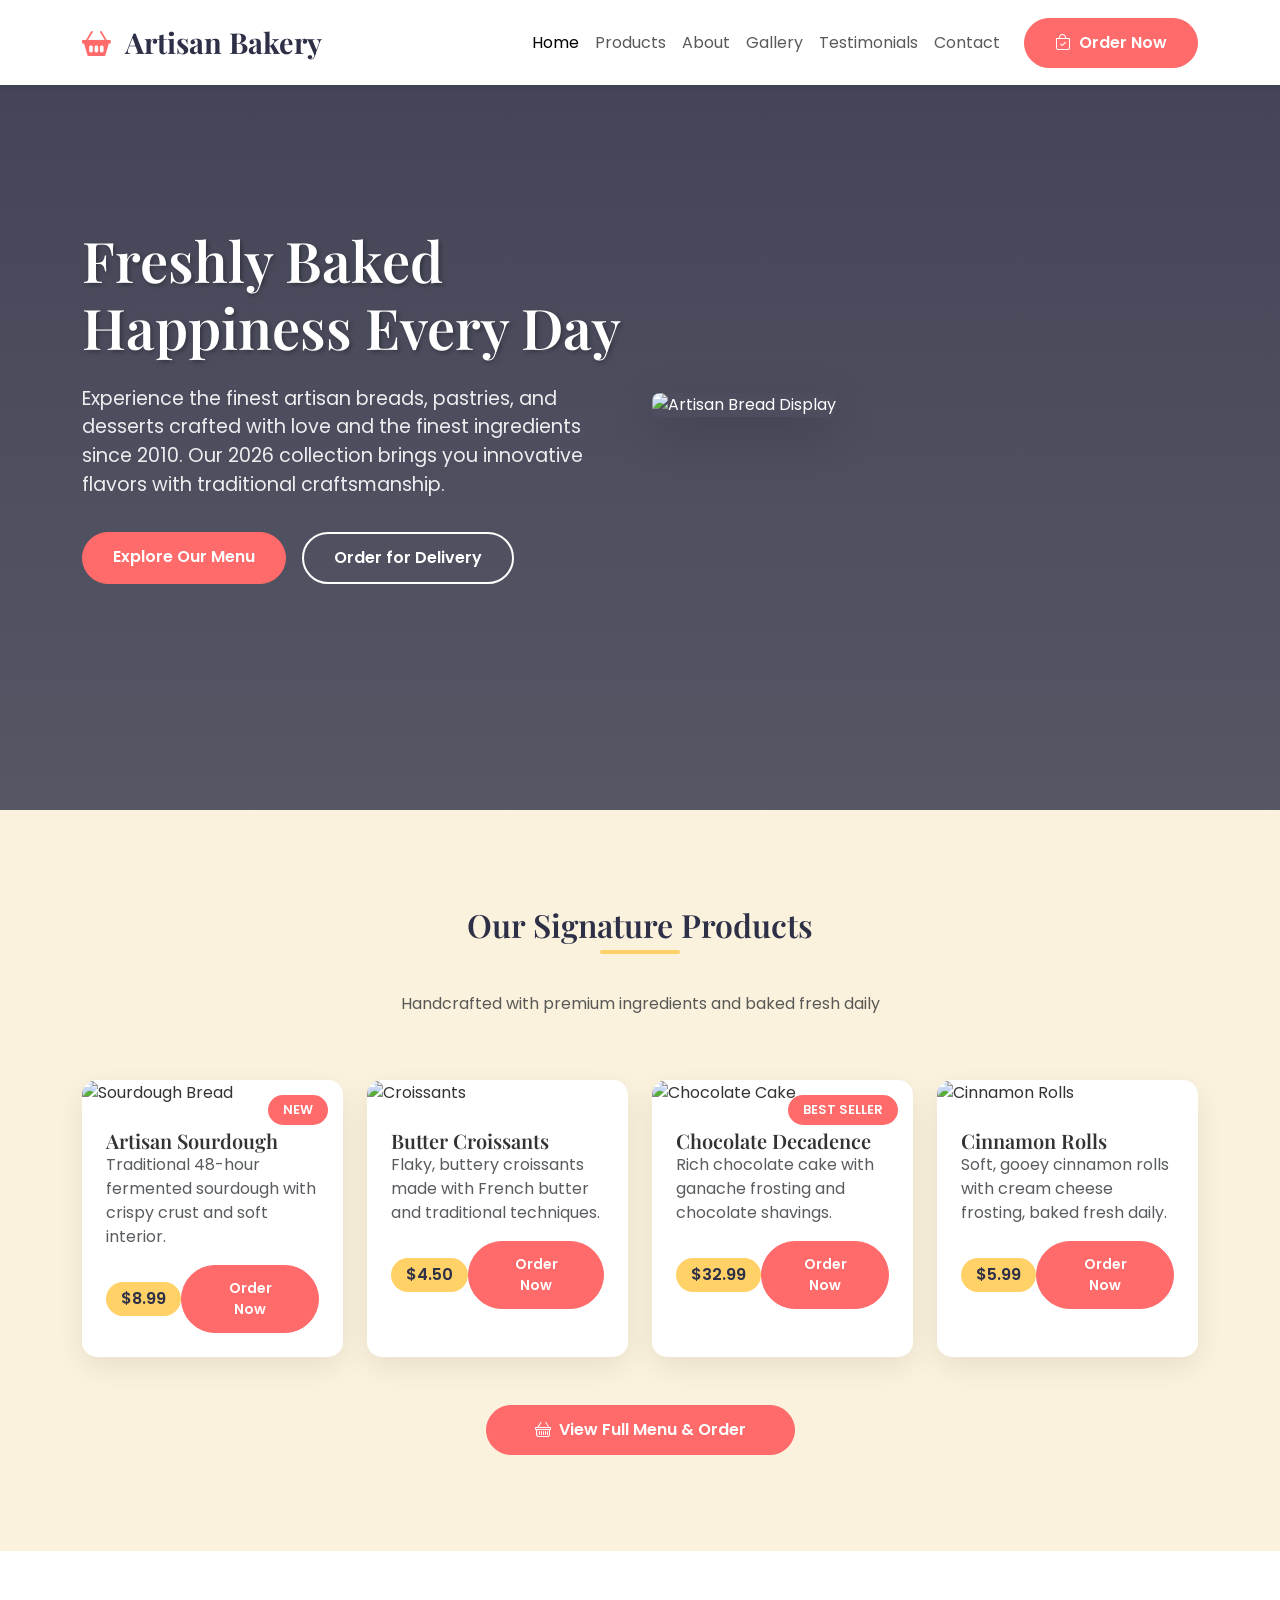
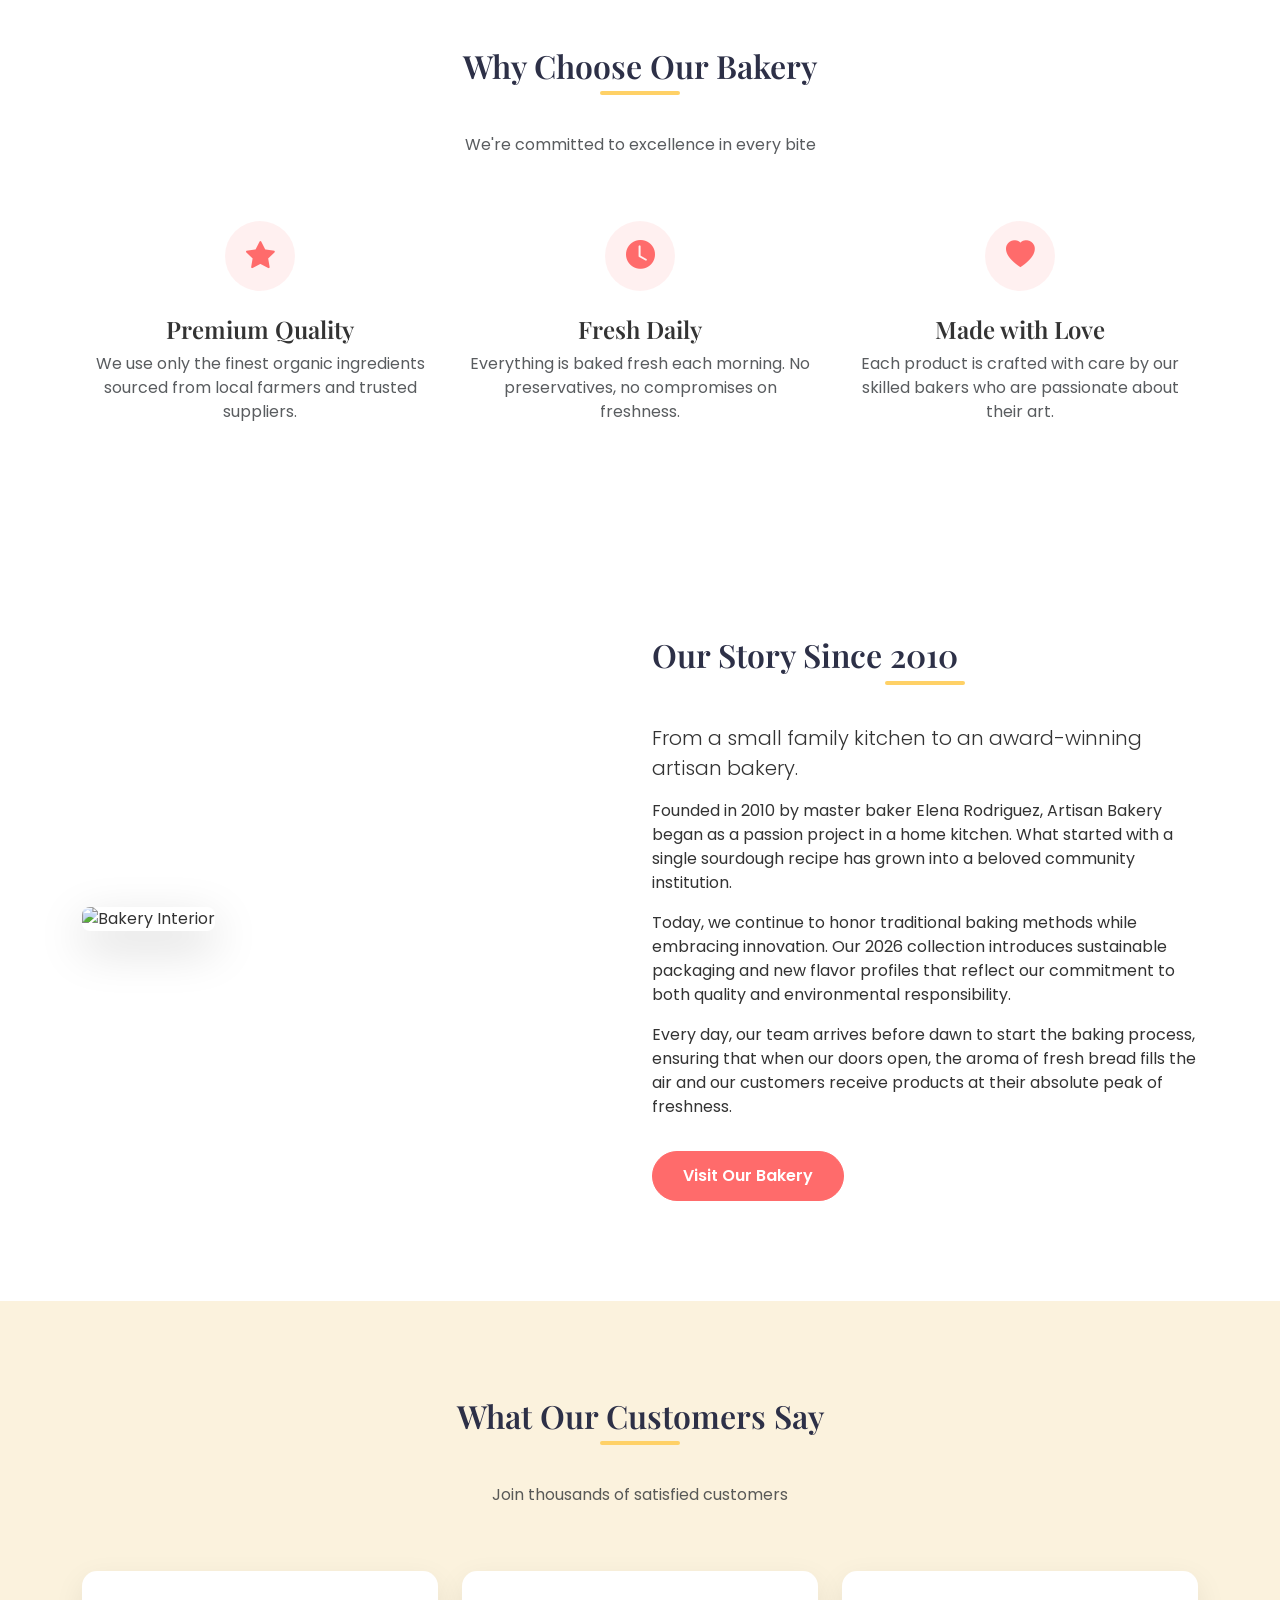
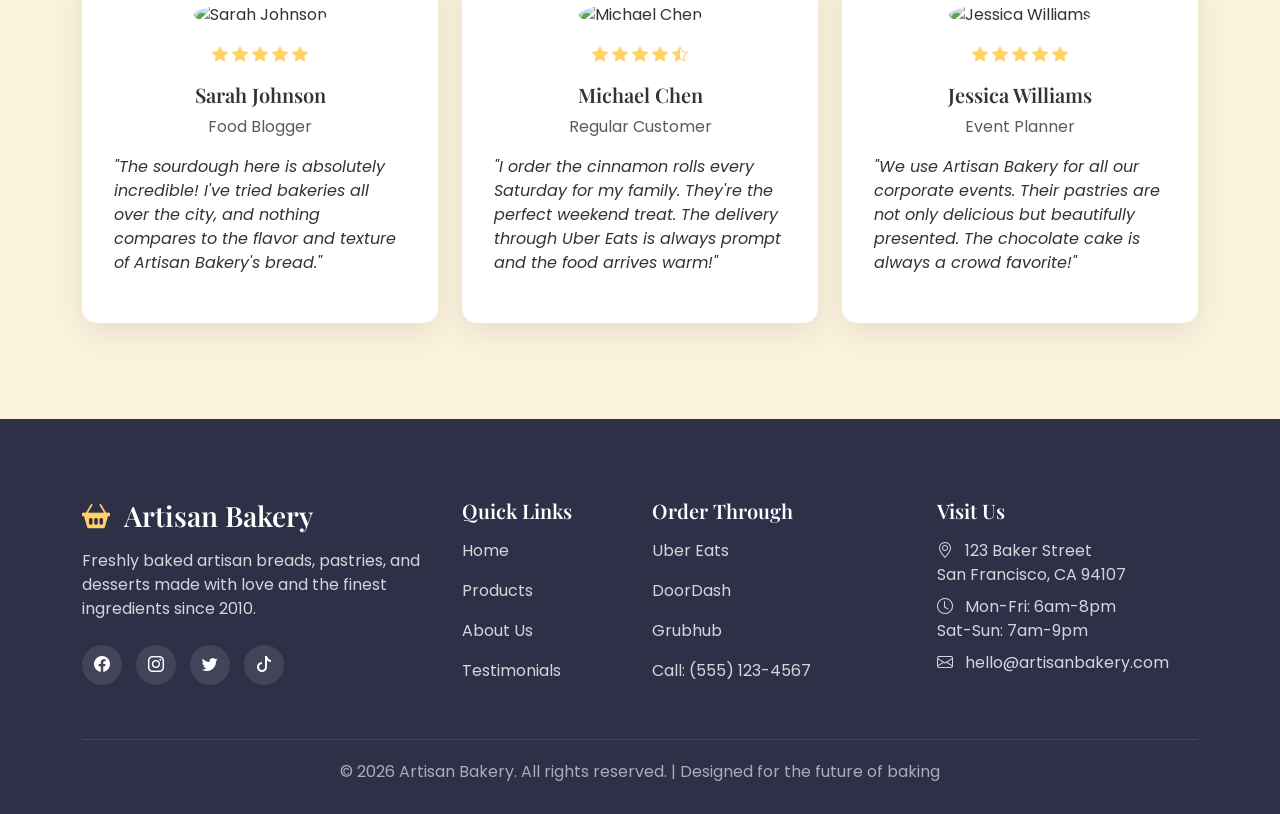
==== index.html @ 98d6261c "New commint" ====
<!DOCTYPE html>
<html lang="en">
<head>
    <meta charset="UTF-8">
    <meta name="viewport" content="width=device-width, initial-scale=1.0">
    <title>Artisan Bakery | Fresh Baked Goods 2026</title>
    <!-- Bootstrap 5.3 CSS -->
    <link href="https://cdn.jsdelivr.net/npm/bootstrap@5.3.0/dist/css/bootstrap.min.css" rel="stylesheet">
    <!-- Bootstrap Icons -->
    <link rel="stylesheet" href="https://cdn.jsdelivr.net/npm/bootstrap-icons@1.10.0/font/bootstrap-icons.css">
    <!-- Google Fonts -->
    <link rel="preconnect" href="https://fonts.googleapis.com">
    <link rel="preconnect" href="https://fonts.gstatic.com" crossorigin>
    <link href="https://fonts.googleapis.com/css2?family=Poppins:wght@300;400;500;600;700&family=Playfair+Display:wght@400;500;600;700&display=swap" rel="stylesheet">
    <link href="index.css" rel="stylesheet" />
</head>
<body>
    <!-- Navigation -->
    <nav class="navbar navbar-expand-lg navbar-light bg-white fixed-top shadow-sm py-3">
        <div class="container">
            <a class="navbar-brand" href="#">
                <i class="bi bi-basket2-fill me-2" style="color: var(--primary);"></i>
                Artisan Bakery
            </a>
            <button class="navbar-toggler" type="button" data-bs-toggle="collapse" data-bs-target="#navbarNav">
                <span class="navbar-toggler-icon"></span>
            </button>
            <div class="collapse navbar-collapse" id="navbarNav">
                <ul class="navbar-nav ms-auto">
                    <li class="nav-item">
                        <a class="nav-link active" href="index.html">Home</a>
                    </li>
                    <li class="nav-item">
                        <a class="nav-link" href="products.html">Products</a>
                    </li>
                    <li class="nav-item">
                        <a class="nav-link" href="about.html">About</a>
                    </li>
                    <li class="nav-item">
                        <a class="nav-link" href="gallery.html">Gallery</a>
                    </li>
                    <li class="nav-item">
                        <a class="nav-link" href="#testimonials">Testimonials</a>
                    </li>
                    <li class="nav-item">
                        <a class="nav-link" href="#contact">Contact</a>
                    </li>
                </ul>
                <a href="https://www.ubereats.com" target="_blank" class="btn btn-primary-custom ms-lg-3 mt-3 mt-lg-0">
                    <i class="bi bi-bag-check me-2"></i>Order Now
                </a>
            </div>
        </div>
    </nav>

    <!-- Hero Section -->
    <section id="home" class="hero-section">
        <div class="container">
            <div class="row align-items-center">
                <div class="col-lg-6">
                    <h1 class="hero-title">Freshly Baked Happiness Every Day</h1>
                    <p class="hero-subtitle">Experience the finest artisan breads, pastries, and desserts crafted with love and the finest ingredients since 2010. Our 2026 collection brings you innovative flavors with traditional craftsmanship.</p>
                    <div class="d-flex flex-wrap gap-3">
                        <a href="products.html" class="btn btn-primary-custom">Explore Our Menu</a>
                        <a href="https://www.doordash.com" target="_blank" class="btn btn-secondary-custom">Order for Delivery</a>
                    </div>
                </div>
                <div class="col-lg-6 mt-5 mt-lg-0">
                    <div class="position-relative floating-animation">
                        <img src="https://images.unsplash.com/photo-1558961363-fa8fdf82db35?ixlib=rb-4.0.3&auto=format&fit=crop&w=800&q=80" 
                             alt="Artisan Bread Display" class="img-fluid rounded-3 shadow-lg">
                    </div>
                </div>
            </div>
        </div>
    </section>

    <!-- Products Section -->
    <section id="products" class="py-5" style="background-color: var(--light);">
        <div class="container py-5">
            <div class="row">
                <div class="col-12 text-center mb-5">
                    <h2 class="section-title">Our Signature Products</h2>
                    <p class="text-muted">Handcrafted with premium ingredients and baked fresh daily</p>
                </div>
            </div>
            
            <div class="row g-4">
                <!-- Product 1 -->
                <div class="col-md-6 col-lg-3">
                    <div class="product-card">
                        <div class="position-relative">
                            <img src="https://images.unsplash.com/photo-1549931319-a545dcf3bc73?ixlib=rb-4.0.3&auto=format&fit=crop&w=800&q=80" 
                                 alt="Sourdough Bread" class="product-img">
                            <span class="badge-new">NEW</span>
                        </div>
                        <div class="card-body">
                            <h5 class="card-title">Artisan Sourdough</h5>
                            <p class="card-text text-muted">Traditional 48-hour fermented sourdough with crispy crust and soft interior.</p>
                            <div class="d-flex justify-content-between align-items-center mt-3">
                                <span class="price-tag">$8.99</span>
                                <a href="https://www.grubhub.com" target="_blank" rel="noopener noreferrer" class="btn btn-primary-custom btn-sm">Order Now</a>
                            </div>
                        </div>
                    </div>
                </div>
                
                <!-- Product 2 -->
                <div class="col-md-6 col-lg-3">
                    <div class="product-card">
                        <div class="position-relative">
                            <img src="https://images.unsplash.com/photo-1563729784474-d77dbb933a9e?ixlib=rb-4.0.3&auto=format&fit=crop&w=800&q=80" 
                                 alt="Croissants" class="product-img">
                        </div>
                        <div class="card-body">
                            <h5 class="card-title">Butter Croissants</h5>
                            <p class="card-text text-muted">Flaky, buttery croissants made with French butter and traditional techniques.</p>
                            <div class="d-flex justify-content-between align-items-center mt-3">
                                <span class="price-tag">$4.50</span>
                                <a href="https://www.grubhub.com" target="_blank" rel="noopener noreferrer" class="btn btn-primary-custom btn-sm">Order Now</a>
                            </div>
                        </div>
                    </div>
                </div>
                
                <!-- Product 3 -->
                <div class="col-md-6 col-lg-3">
                    <div class="product-card">
                        <div class="position-relative">
                            <img src="https://images.unsplash.com/photo-1578985545062-69928b1d9587?ixlib=rb-4.0.3&auto=format&fit=crop&w=800&q=80" 
                                 alt="Chocolate Cake" class="product-img">
                            <span class="badge-new">BEST SELLER</span>
                        </div>
                        <div class="card-body">
                            <h5 class="card-title">Chocolate Decadence</h5>
                            <p class="card-text text-muted">Rich chocolate cake with ganache frosting and chocolate shavings.</p>
                            <div class="d-flex justify-content-between align-items-center mt-3">
                                <span class="price-tag">$32.99</span>
                                <a href="https://www.grubhub.com" target="_blank" rel="noopener noreferrer" class="btn btn-primary-custom btn-sm">Order Now</a>
                            </div>
                        </div>
                    </div>
                </div>
                
                <!-- Product 4 -->
                <div class="col-md-6 col-lg-3">
                    <div class="product-card">
                        <div class="position-relative">
                            <img src="https://images.unsplash.com/photo-1509365465985-25d11c17e812?w=800&q=80" 
                                 alt="Cinnamon Rolls" class="product-img">
                        </div>
                        <div class="card-body">
                            <h5 class="card-title">Cinnamon Rolls</h5>
                            <p class="card-text text-muted">Soft, gooey cinnamon rolls with cream cheese frosting, baked fresh daily.</p>
                            <div class="d-flex justify-content-between align-items-center mt-3">
                                <span class="price-tag">$5.99</span>
                                <a href="https://www.grubhub.com" target="_blank" rel="noopener noreferrer" class="btn btn-primary-custom btn-sm">Order Now</a>
                            </div>
                        </div>
                    </div>
                </div>
            </div>
            
            <div class="text-center mt-5">
                <a href="https://www.ubereats.com" target="_blank" class="btn btn-primary-custom px-5">
                    <i class="bi bi-basket me-2"></i>View Full Menu & Order
                </a>
            </div>
        </div>
    </section>

    <!-- Features Section -->
    <section class="py-5" style="background-color: white;">
        <div class="container py-5">
            <div class="row">
                <div class="col-12 text-center mb-5">
                    <h2 class="section-title">Why Choose Our Bakery</h2>
                    <p class="text-muted">We're committed to excellence in every bite</p>
                </div>
            </div>
            
            <div class="row g-4">
                <div class="col-md-4 text-center">
                    <div class="feature-icon">
                        <i class="bi bi-star-fill"></i>
                    </div>
                    <h4>Premium Quality</h4>
                    <p class="text-muted">We use only the finest organic ingredients sourced from local farmers and trusted suppliers.</p>
                </div>
                
                <div class="col-md-4 text-center">
                    <div class="feature-icon">
                        <i class="bi bi-clock-fill"></i>
                    </div>
                    <h4>Fresh Daily</h4>
                    <p class="text-muted">Everything is baked fresh each morning. No preservatives, no compromises on freshness.</p>
                </div>
                
                <div class="col-md-4 text-center">
                    <div class="feature-icon">
                        <i class="bi bi-heart-fill"></i>
                    </div>
                    <h4>Made with Love</h4>
                    <p class="text-muted">Each product is crafted with care by our skilled bakers who are passionate about their art.</p>
                </div>
            </div>
        </div>
    </section>

    <!-- About Section -->
    <section id="about" class="about-section">
        <div class="container">
            <div class="row align-items-center">
                <div class="col-lg-6">
                    <img src="https://images.unsplash.com/photo-1556909114-f6e7ad7d3136?ixlib=rb-4.0.3&auto=format&fit=crop&w=800&q=80" 
                         alt="Bakery Interior" class="img-fluid rounded-3 shadow-lg">
                </div>
                <div class="col-lg-6 mt-5 mt-lg-0">
                    <h2 class="section-title text-start">Our Story Since 2010</h2>
                    <p class="lead">From a small family kitchen to an award-winning artisan bakery.</p>
                    <p>Founded in 2010 by master baker Elena Rodriguez, Artisan Bakery began as a passion project in a home kitchen. What started with a single sourdough recipe has grown into a beloved community institution.</p>
                    <p>Today, we continue to honor traditional baking methods while embracing innovation. Our 2026 collection introduces sustainable packaging and new flavor profiles that reflect our commitment to both quality and environmental responsibility.</p>
                    <p>Every day, our team arrives before dawn to start the baking process, ensuring that when our doors open, the aroma of fresh bread fills the air and our customers receive products at their absolute peak of freshness.</p>
                    <a href="#contact" class="btn btn-primary-custom mt-3">Visit Our Bakery</a>
                </div>
            </div>
        </div>
    </section>

    <!-- Testimonials Section -->
    <section id="testimonials" class="py-5" style="background-color: var(--light);">
        <div class="container py-5">
            <div class="row">
                <div class="col-12 text-center mb-5">
                    <h2 class="section-title">What Our Customers Say</h2>
                    <p class="text-muted">Join thousands of satisfied customers</p>
                </div>
            </div>
            
            <div class="row g-4">
                <div class="col-md-4">
                    <div class="testimonial-card">
                        <div class="text-center">
                            <img src="https://images.unsplash.com/photo-1494790108755-2616b612b786?ixlib=rb-4.0.3&auto=format&fit=crop&w=200&q=80" 
                                 alt="Sarah Johnson" class="testimonial-img">
                            <div class="rating">
                                <i class="bi bi-star-fill"></i>
                                <i class="bi bi-star-fill"></i>
                                <i class="bi bi-star-fill"></i>
                                <i class="bi bi-star-fill"></i>
                                <i class="bi bi-star-fill"></i>
                            </div>
                            <h5>Sarah Johnson</h5>
                            <p class="text-muted mb-3">Food Blogger</p>
                        </div>
                        <p class="fst-italic">"The sourdough here is absolutely incredible! I've tried bakeries all over the city, and nothing compares to the flavor and texture of Artisan Bakery's bread."</p>
                    </div>
                </div>
                
                <div class="col-md-4">
                    <div class="testimonial-card">
                        <div class="text-center">
                            <img src="https://images.unsplash.com/photo-1507003211169-0a1dd7228f2d?ixlib=rb-4.0.3&auto=format&fit=crop&w=200&q=80" 
                                 alt="Michael Chen" class="testimonial-img">
                            <div class="rating">
                                <i class="bi bi-star-fill"></i>
                                <i class="bi bi-star-fill"></i>
                                <i class="bi bi-star-fill"></i>
                                <i class="bi bi-star-fill"></i>
                                <i class="bi bi-star-half"></i>
                            </div>
                            <h5>Michael Chen</h5>
                            <p class="text-muted mb-3">Regular Customer</p>
                        </div>
                        <p class="fst-italic">"I order the cinnamon rolls every Saturday for my family. They're the perfect weekend treat. The delivery through Uber Eats is always prompt and the food arrives warm!"</p>
                    </div>
                </div>
                
                <div class="col-md-4">
                    <div class="testimonial-card">
                        <div class="text-center">
                            <img src="https://images.unsplash.com/photo-1438761681033-6461ffad8d80?ixlib=rb-4.0.3&auto=format&fit=crop&w=200&q=80" 
                                 alt="Jessica Williams" class="testimonial-img">
                            <div class="rating">
                                <i class="bi bi-star-fill"></i>
                                <i class="bi bi-star-fill"></i>
                                <i class="bi bi-star-fill"></i>
                                <i class="bi bi-star-fill"></i>
                                <i class="bi bi-star-fill"></i>
                            </div>
                            <h5>Jessica Williams</h5>
                            <p class="text-muted mb-3">Event Planner</p>
                        </div>
                        <p class="fst-italic">"We use Artisan Bakery for all our corporate events. Their pastries are not only delicious but beautifully presented. The chocolate cake is always a crowd favorite!"</p>
                    </div>
                </div>
            </div>
        </div>
    </section>

    <!-- Footer -->
    <footer id="contact" class="footer">
        <div class="container">
            <div class="row">
                <div class="col-lg-4 mb-4 mb-lg-0">
                    <h3 class="mb-3">
                        <i class="bi bi-basket2-fill me-2" style="color: var(--accent);"></i>
                        Artisan Bakery
                    </h3>
                    <p class="mb-4" style="color: rgba(255,255,255,0.8);">
                        Freshly baked artisan breads, pastries, and desserts made with love and the finest ingredients since 2010.
                    </p>
                    <div class="social-icons">
                        <a href="#"><i class="bi bi-facebook"></i></a>
                        <a href="#"><i class="bi bi-instagram"></i></a>
                        <a href="#"><i class="bi bi-twitter"></i></a>
                        <a href="#"><i class="bi bi-tiktok"></i></a>
                    </div>
                </div>
                
                <div class="col-lg-2 col-md-6 mb-4 mb-lg-0">
                    <h5 class="mb-3">Quick Links</h5>
                    <div class="footer-links">
                        <p><a href="#home">Home</a></p>
                        <p><a href="#products">Products</a></p>
                        <p><a href="#about">About Us</a></p>
                        <p><a href="#testimonials">Testimonials</a></p>
                    </div>
                </div>
                
                <div class="col-lg-3 col-md-6 mb-4 mb-lg-0">
                    <h5 class="mb-3">Order Through</h5>
                    <div class="footer-links">
                        <p><a href="https://www.ubereats.com" target="_blank">Uber Eats</a></p>
                        <p><a href="https://www.doordash.com" target="_blank">DoorDash</a></p>
                        <p><a href="https://www.grubhub.com" target="_blank">Grubhub</a></p>
                        <p><a href="tel:+15551234567">Call: (555) 123-4567</a></p>
                    </div>
                </div>
                
                <div class="col-lg-3">
                    <h5 class="mb-3">Visit Us</h5>
                    <div style="color: rgba(255,255,255,0.8);">
                        <p class="mb-2">
                            <i class="bi bi-geo-alt me-2"></i>
                            123 Baker Street<br>
                            San Francisco, CA 94107
                        </p>
                        <p class="mb-2">
                            <i class="bi bi-clock me-2"></i>
                            Mon-Fri: 6am-8pm<br>
                            Sat-Sun: 7am-9pm
                        </p>
                        <p class="mb-0">
                            <i class="bi bi-envelope me-2"></i>
                            hello@artisanbakery.com
                        </p>
                    </div>
                </div>
            </div>
            
            <div class="row">
                <div class="col-12">
                    <div class="copyright">
                        <p class="mb-0">&copy; 2026 Artisan Bakery. All rights reserved. | Designed for the future of baking</p>
                    </div>
                </div>
            </div>
        </div>
    </footer>

    <!-- Bootstrap JS Bundle with Popper -->
    <script src="https://cdn.jsdelivr.net/npm/bootstrap@5.3.0/dist/js/bootstrap.bundle.min.js"></script>
    <script src="index.js"></script>
</body>
</html>
---- index.css ----
:root {
  --primary: #ff6b6b;
  --secondary: #4ecdc4;
  --accent: #ffd166;
  --dark: #2d3047;
  --light: #fbf2dd;
  --text: #333333;
}

body {
  font-family: "Poppins", sans-serif;
  color: var(--text);
  background-color: var(--light);
  overflow-x: hidden;
}

h1,
h2,
h3,
h4,
h5,
h6 {
  font-family: "Playfair Display", serif;
  font-weight: 600;
}

.navbar-brand {
  font-family: "Playfair Display", serif;
  font-size: 1.8rem;
  font-weight: 700;
  color: var(--dark) !important;
}

.hero-section {
  background:
    linear-gradient(rgba(45, 48, 71, 0.9), rgba(45, 48, 71, 0.8)),
    url("https://images.unsplash.com/photo-1509440159596-0249088772ff?ixlib=rb-4.0.3&auto=format&fit=crop&w=1920&q=80");
  background-size: cover;
  background-position: center;
  color: white;
  padding: 120px 0;
  min-height: 90vh;
  display: flex;
  align-items: center;
}

.hero-title {
  font-size: 3.5rem;
  margin-bottom: 1.5rem;
  text-shadow: 2px 2px 4px rgba(0, 0, 0, 0.3);
}

.hero-subtitle {
  font-size: 1.2rem;
  margin-bottom: 2rem;
  opacity: 0.9;
}

.btn-primary-custom {
  background-color: var(--primary);
  border-color: var(--primary);
  color: white;
  padding: 12px 30px;
  font-weight: 600;
  border-radius: 50px;
  transition: all 0.3s ease;
}

.btn-primary-custom:hover {
  background-color: #ff5252;
  border-color: #ff5252;
  transform: translateY(-2px);
  box-shadow: 0 10px 20px rgba(255, 107, 107, 0.3);
}

.btn-secondary-custom {
  background-color: transparent;
  border: 2px solid white;
  color: white;
  padding: 12px 30px;
  font-weight: 600;
  border-radius: 50px;
  transition: all 0.3s ease;
}

.btn-secondary-custom:hover {
  background-color: white;
  color: var(--dark);
  transform: translateY(-2px);
}

.section-title {
  position: relative;
  margin-bottom: 3rem;
  color: var(--dark);
}

.section-title::after {
  content: "";
  position: absolute;
  bottom: -10px;
  left: 50%;
  transform: translateX(-50%);
  width: 80px;
  height: 4px;
  background-color: var(--accent);
  border-radius: 2px;
}

.product-card {
  background: white;
  border-radius: 15px;
  overflow: hidden;
  box-shadow: 0 10px 30px rgba(0, 0, 0, 0.08);
  transition: all 0.3s ease;
  height: 100%;
}

.product-card:hover {
  transform: translateY(-10px);
  box-shadow: 0 20px 40px rgba(0, 0, 0, 0.15);
}

.product-img {
  height: 220px;
  object-fit: cover;
  width: 100%;
}

.product-card .card-body {
  padding: 1.5rem;
}

.price-tag {
  background-color: var(--accent);
  color: var(--dark);
  padding: 5px 15px;
  border-radius: 20px;
  font-weight: 600;
  display: inline-block;
}

.feature-icon {
  width: 70px;
  height: 70px;
  background-color: rgba(255, 107, 107, 0.1);
  border-radius: 50%;
  display: flex;
  align-items: center;
  justify-content: center;
  margin: 0 auto 1.5rem;
  color: var(--primary);
  font-size: 1.8rem;
}

.about-section {
  background-color: white;
  padding: 100px 0;
}

.testimonial-card {
  background: white;
  border-radius: 15px;
  padding: 2rem;
  box-shadow: 0 10px 30px rgba(0, 0, 0, 0.08);
  height: 100%;
}

.testimonial-img {
  width: 70px;
  height: 70px;
  border-radius: 50%;
  object-fit: cover;
  margin-bottom: 1rem;
}

.rating {
  color: var(--accent);
  margin-bottom: 1rem;
}

.footer {
  background-color: var(--dark);
  color: white;
  padding: 80px 0 30px;
}

.footer-links a {
  color: rgba(255, 255, 255, 0.8);
  text-decoration: none;
  transition: color 0.3s ease;
}

.footer-links a:hover {
  color: var(--accent);
}

.social-icons a {
  display: inline-flex;
  align-items: center;
  justify-content: center;
  width: 40px;
  height: 40px;
  background-color: rgba(255, 255, 255, 0.1);
  border-radius: 50%;
  color: white;
  margin-right: 10px;
  transition: all 0.3s ease;
}

.social-icons a:hover {
  background-color: var(--primary);
  transform: translateY(-3px);
}

.copyright {
  border-top: 1px solid rgba(255, 255, 255, 0.1);
  padding-top: 20px;
  margin-top: 40px;
  text-align: center;
  color: rgba(255, 255, 255, 0.6);
}

.floating-animation {
  animation: float 3s ease-in-out infinite;
}

@keyframes float {
  0% {
    transform: translateY(0px);
  }
  50% {
    transform: translateY(-10px);
  }
  100% {
    transform: translateY(0px);
  }
}

.badge-new {
  position: absolute;
  top: 15px;
  right: 15px;
  background-color: var(--primary);
  color: white;
  padding: 5px 15px;
  border-radius: 20px;
  font-size: 0.8rem;
  font-weight: 600;
}

@media (max-width: 768px) {
  .hero-title {
    font-size: 2.5rem;
  }

  .hero-section {
    padding: 80px 0;
    min-height: 80vh;
  }
}
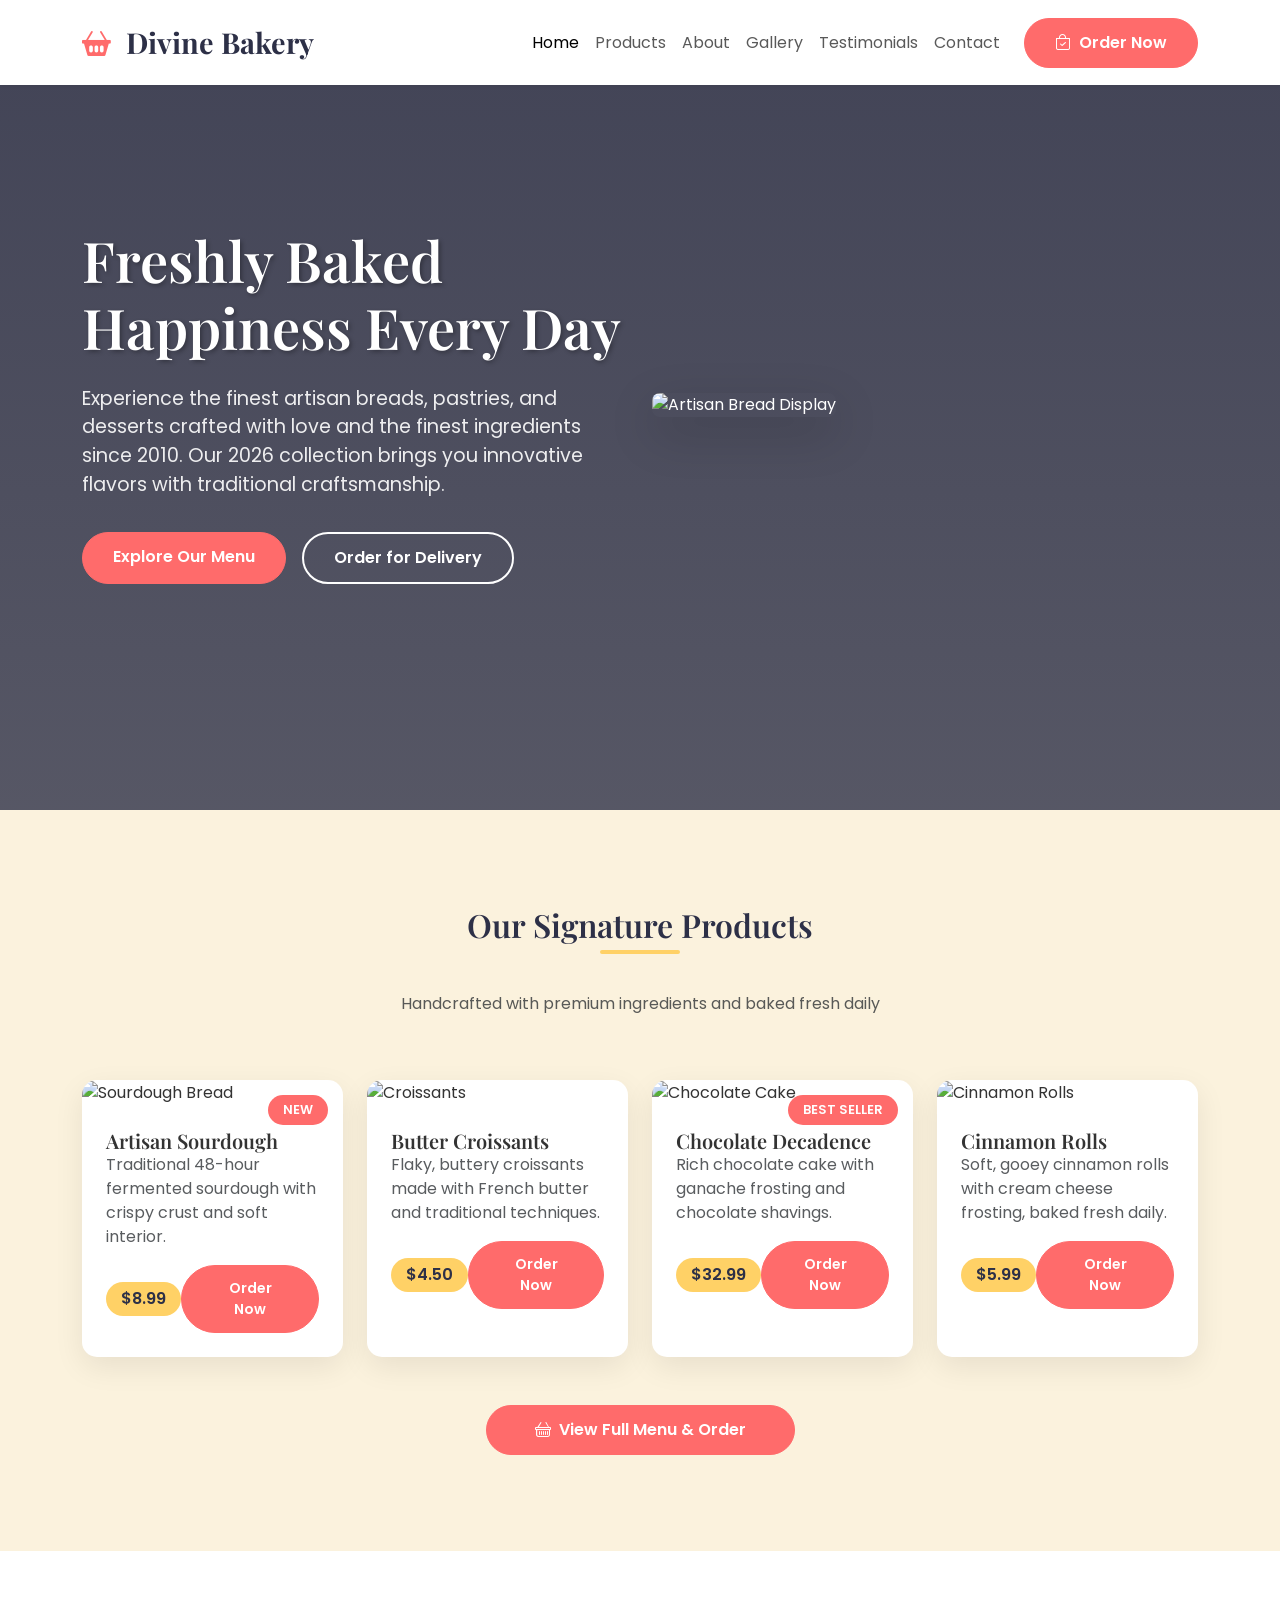
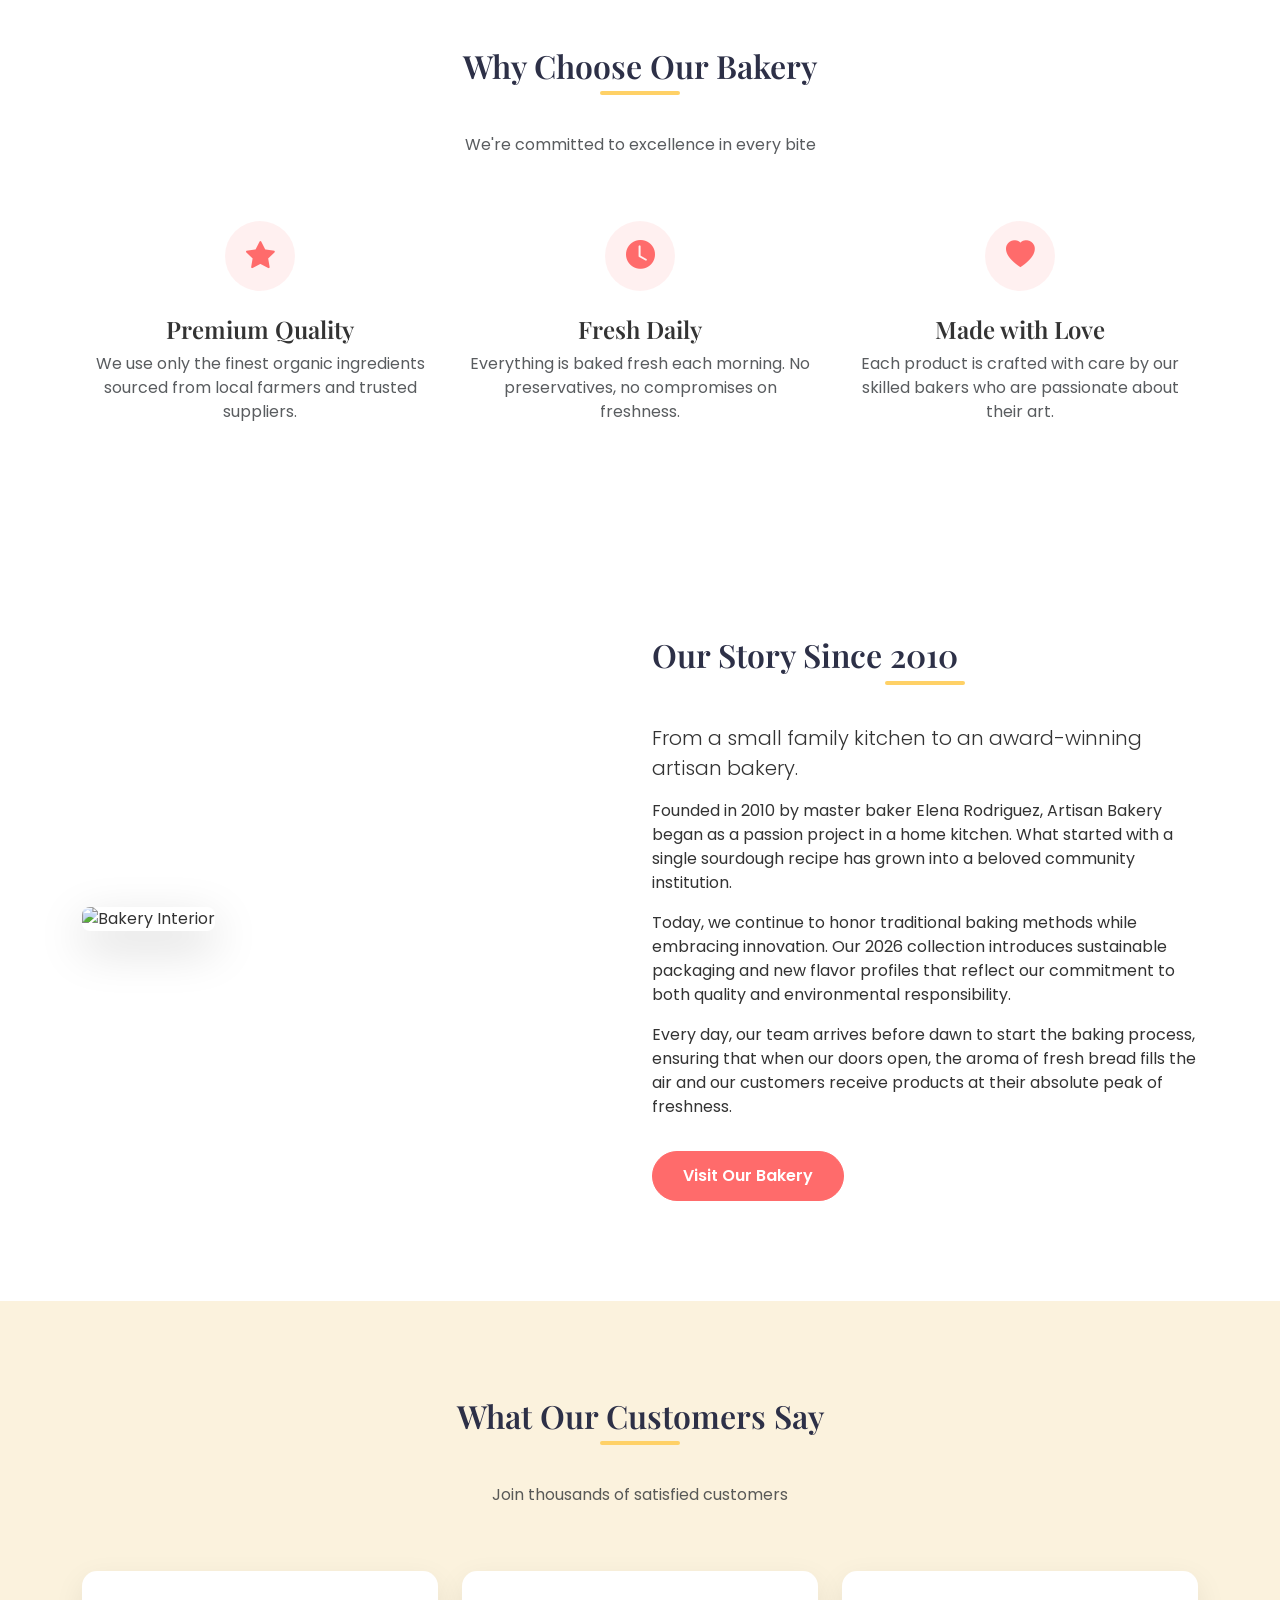
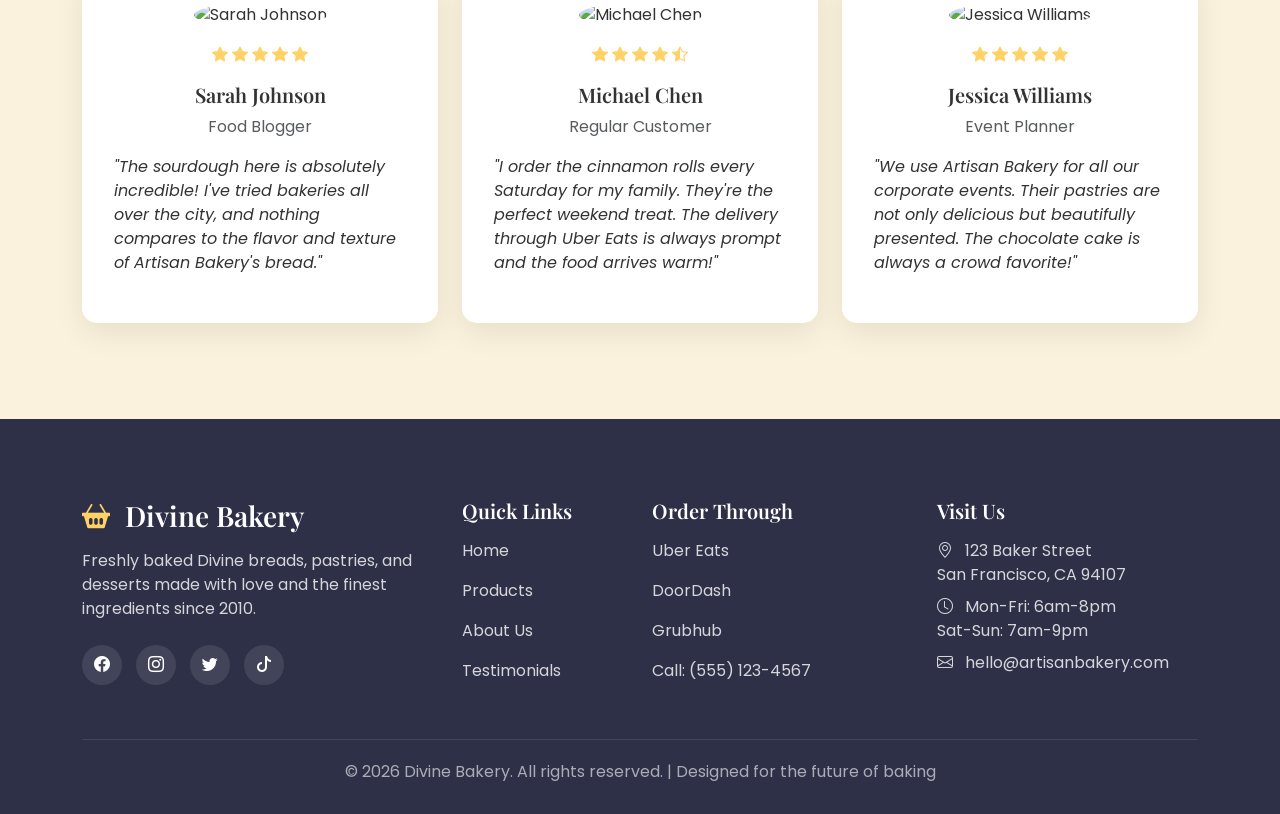
==== commit af48be97: "new commit 2" ====
--- a/index.html
+++ b/index.html
@@ -3,7 +3,7 @@
 <head>
     <meta charset="UTF-8">
     <meta name="viewport" content="width=device-width, initial-scale=1.0">
-    <title>Artisan Bakery | Fresh Baked Goods 2026</title>
+    <title>Divine Bakery | Fresh Baked Goods 2026</title>
     <!-- Bootstrap 5.3 CSS -->
     <link href="https://cdn.jsdelivr.net/npm/bootstrap@5.3.0/dist/css/bootstrap.min.css" rel="stylesheet">
     <!-- Bootstrap Icons -->
@@ -20,7 +20,7 @@
         <div class="container">
             <a class="navbar-brand" href="#">
                 <i class="bi bi-basket2-fill me-2" style="color: var(--primary);"></i>
-                Artisan Bakery
+                Divine Bakery
             </a>
             <button class="navbar-toggler" type="button" data-bs-toggle="collapse" data-bs-target="#navbarNav">
                 <span class="navbar-toggler-icon"></span>
@@ -305,10 +305,10 @@
                 <div class="col-lg-4 mb-4 mb-lg-0">
                     <h3 class="mb-3">
                         <i class="bi bi-basket2-fill me-2" style="color: var(--accent);"></i>
-                        Artisan Bakery
+                        Divine Bakery
                     </h3>
                     <p class="mb-4" style="color: rgba(255,255,255,0.8);">
-                        Freshly baked artisan breads, pastries, and desserts made with love and the finest ingredients since 2010.
+                        Freshly baked Divine breads, pastries, and desserts made with love and the finest ingredients since 2010.
                     </p>
                     <div class="social-icons">
                         <a href="#"><i class="bi bi-facebook"></i></a>
@@ -321,9 +321,9 @@
                 <div class="col-lg-2 col-md-6 mb-4 mb-lg-0">
                     <h5 class="mb-3">Quick Links</h5>
                     <div class="footer-links">
-                        <p><a href="#home">Home</a></p>
-                        <p><a href="#products">Products</a></p>
-                        <p><a href="#about">About Us</a></p>
+                        <p><a href="index.html">Home</a></p>
+                        <p><a href="products.html">Products</a></p>
+                        <p><a href="about.html">About Us</a></p>
                         <p><a href="#testimonials">Testimonials</a></p>
                     </div>
                 </div>
@@ -362,7 +362,7 @@
             <div class="row">
                 <div class="col-12">
                     <div class="copyright">
-                        <p class="mb-0">&copy; 2026 Artisan Bakery. All rights reserved. | Designed for the future of baking</p>
+                        <p class="mb-0">&copy; 2026 Divine Bakery. All rights reserved. | Designed for the future of baking</p>
                     </div>
                 </div>
             </div>
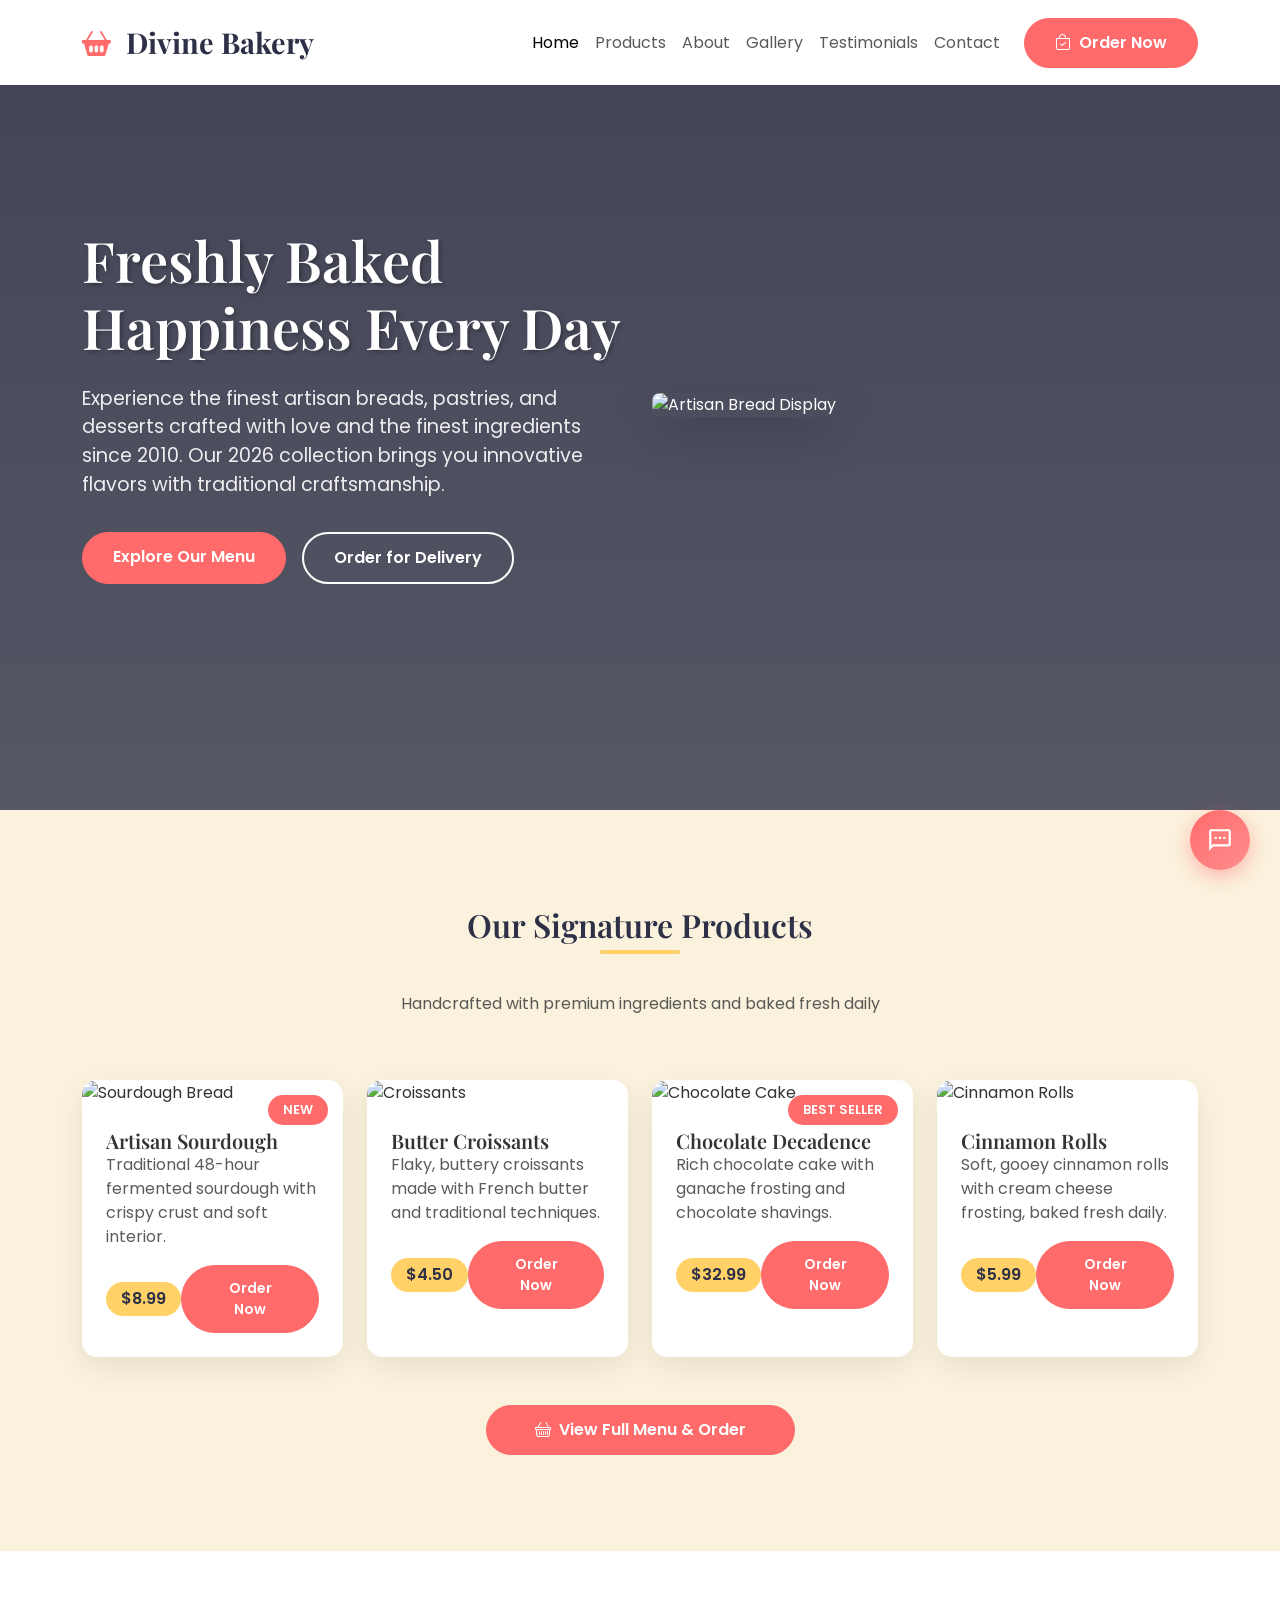
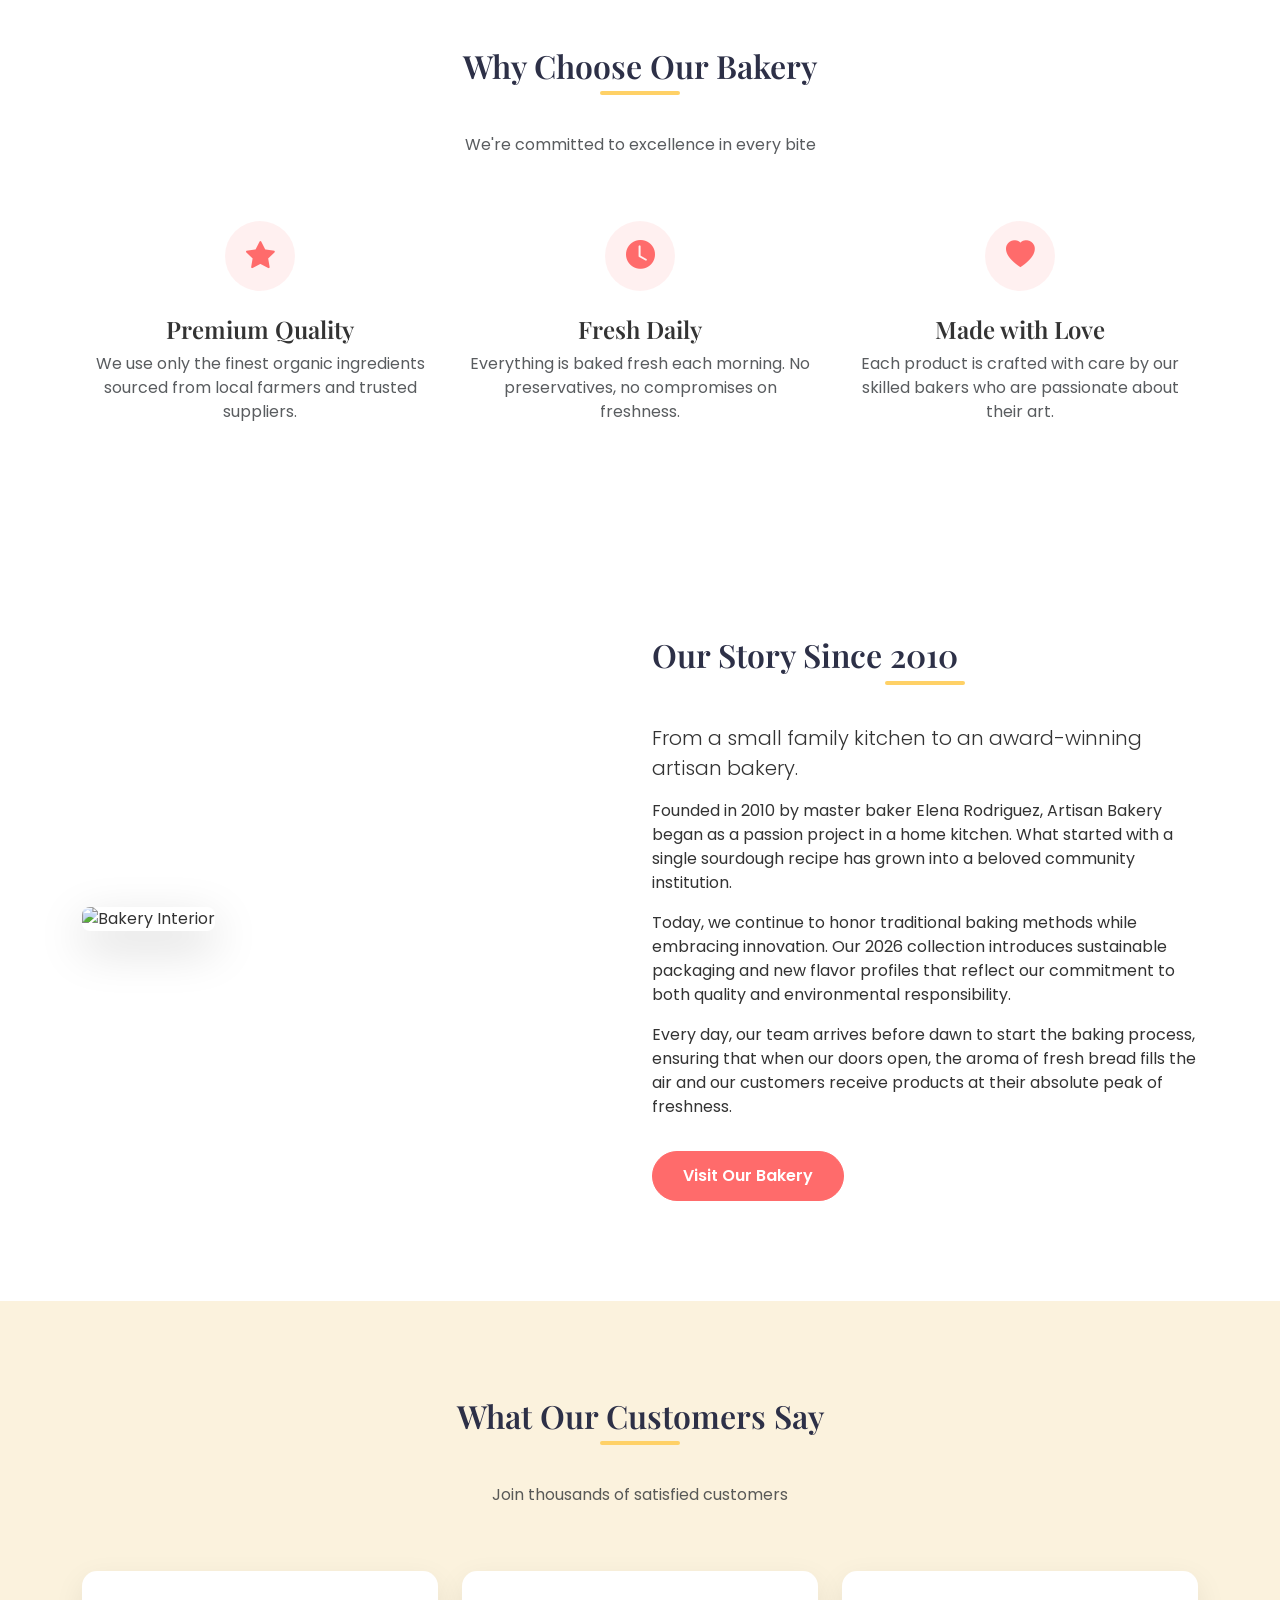
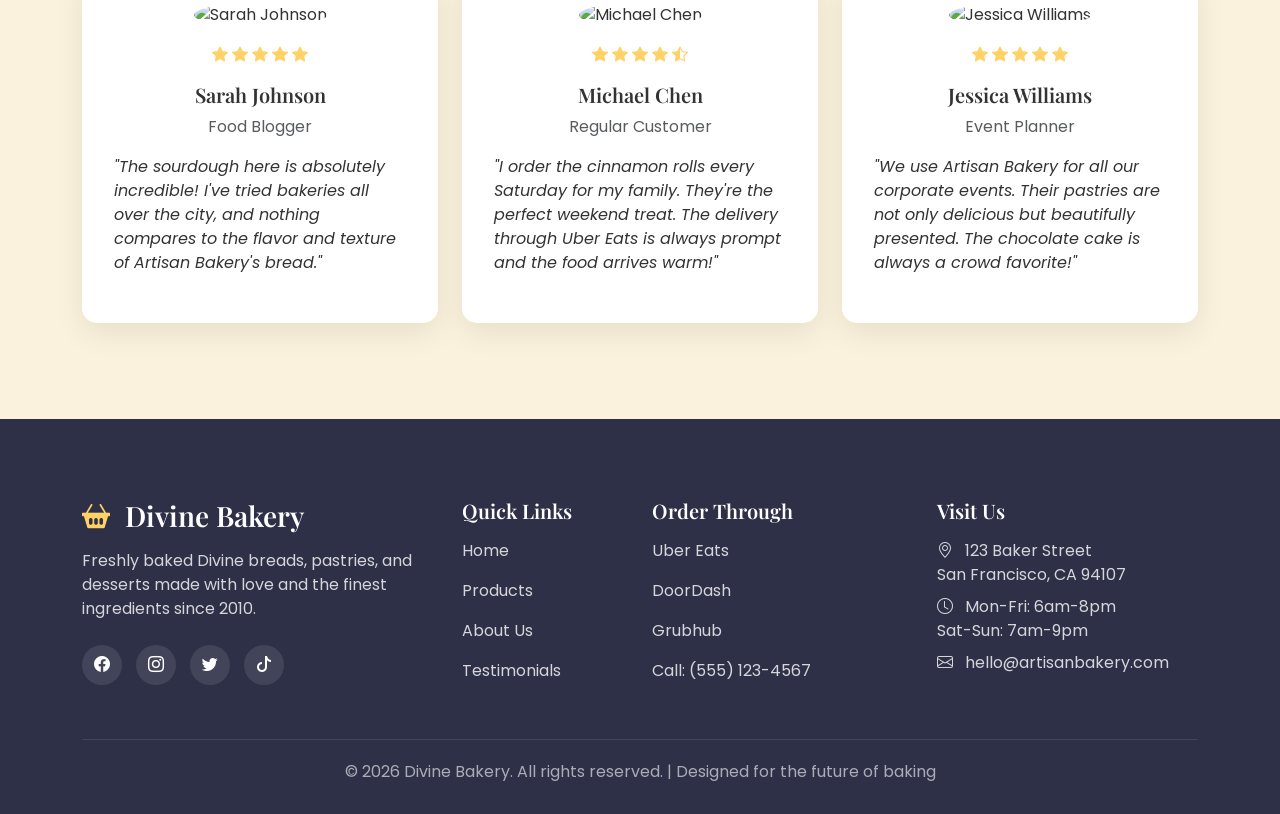
==== commit ebbe0add: "another feedback" ====
--- a/index.html
+++ b/index.html
@@ -298,6 +298,82 @@
         </div>
     </section>
 
+    <!-- ===== FEEDBACK WIDGET — COPY THIS BLOCK ===== -->
+  <div class="feedback-widget">
+
+    <input type="checkbox" id="feedbackToggle" class="feedback-toggle-checkbox">
+
+    <!-- Feedback Form Panel -->
+    <div class="feedback-panel">
+      <div class="feedback-card position-relative">
+
+        <h1 class="feedback-title"><span>Send Feedback</span></h1>
+
+        <form action="https://formspree.io/f/xdawwaly" method="post">
+          <!-- Email input -->
+          <div class="mb-2">
+            <input type="email" class="feedback-input" placeholder="Your email..." required>
+          </div>
+          <!-- Textarea -->
+          <div class="mb-2">
+            <textarea class="feedback-textarea" placeholder="Your feedback..."></textarea>
+          </div>
+
+          <!-- Bottom row: emojis + spacer + send -->
+          <div class="row g-2 align-items-center">
+
+            <!-- Happy emoji -->
+            <div class="col-2">
+              <button type="button" class="feedback-emoji-btn" title="Happy">
+                <svg xmlns="http://www.w3.org/2000/svg" height="20px" viewBox="0 0 512 512">
+                  <path d="M464 256A208 208 0 1 0 48 256a208 208 0 1 0 416 0zM0 256a256 256 0 1 1 512 0A256 256 0 1 1 0 256zm177.6 62.1C192.8 334.5 218.8 352 256 352s63.2-17.5 78.4-33.9c9-9.7 24.2-10.4 33.9-1.4s10.4 24.2 1.4 33.9c-22 23.8-60 49.4-113.6 49.4s-91.7-25.5-113.6-49.4c-9-9.7-8.4-24.9 1.4-33.9s24.9-8.4 33.9 1.4zM144.4 208a32 32 0 1 1 64 0 32 32 0 1 1 -64 0zm192-32a32 32 0 1 1 0 64 32 32 0 1 1 0-64z"></path>
+                </svg>
+              </button>
+            </div>
+
+            <!-- Sad emoji -->
+            <div class="col-2">
+              <button type="button" class="feedback-emoji-btn" title="Sad">
+                <svg xmlns="http://www.w3.org/2000/svg" height="20px" viewBox="0 0 512 512">
+                  <path d="M464 256A208 208 0 1 0 48 256a208 208 0 1 0 416 0zM0 256a256 256 0 1 1 512 0A256 256 0 1 1 0 256zM174.6 384.1c-4.5 12.5-18.2 18.9-30.7 14.4s-18.9-18.2-14.4-30.7C146.9 319.4 198.9 288 256 288s109.1 31.4 126.6 79.9c4.5 12.5-2 26.2-14.4 30.7s-26.2-2-30.7-14.4C328.2 358.5 297.2 336 256 336s-72.2 22.5-81.4 48.1zM144.4 208a32 32 0 1 1 64 0 32 32 0 1 1 -64 0zm192-32a32 32 0 1 1 0 64 32 32 0 1 1 0-64z"></path>
+                </svg>
+              </button>
+            </div>
+
+            <!-- Spacer -->
+            <div class="col-4"></div>
+
+            <!-- Send button -->
+            <div class="col-4">
+              <button type="submit" class="feedback-send-btn w-100">
+                <svg fill="none" viewBox="0 0 24 24" height="30px" width="30px" xmlns="http://www.w3.org/2000/svg">
+                  <path stroke-linejoin="round" stroke-linecap="round" stroke-width="1.5" d="M7.39999 6.32003L15.89 3.49003C19.7 2.22003 21.77 4.30003 20.51 8.11003L17.68 16.6C15.78 22.31 12.66 22.31 10.76 16.6L9.91999 14.08L7.39999 13.24C1.68999 11.34 1.68999 8.23003 7.39999 6.32003Z"></path>
+                  <path stroke-linejoin="round" stroke-linecap="round" stroke-width="1.5" d="M10.11 13.6501L13.69 10.0601"></path>
+                </svg>
+              </button>
+            </div>
+
+          </div>
+        </form>
+
+      </div>
+    </div>
+
+    <!-- Floating Toggle Button -->
+    <label for="feedbackToggle" class="feedback-toggle-btn" title="Send Feedback">
+      <!-- Chat icon (shown when closed) -->
+      <svg class="icon-chat" xmlns="http://www.w3.org/2000/svg" viewBox="0 0 24 24">
+        <path d="M20 2H4c-1.1 0-2 .9-2 2v18l4-4h14c1.1 0 2-.9 2-2V4c0-1.1-.9-2-2-2zm0 14H5.17L4 17.17V4h16v12zM7 9h2v2H7zm4 0h2v2h-2zm4 0h2v2h-2z"/>
+      </svg>
+      <!-- Close icon (shown when open) -->
+      <svg class="icon-close" xmlns="http://www.w3.org/2000/svg" viewBox="0 0 24 24">
+        <path d="M19 6.41L17.59 5 12 10.59 6.41 5 5 6.41 10.59 12 5 17.59 6.41 19 12 13.41 17.59 19 19 17.59 13.41 12z"/>
+      </svg>
+    </label>
+
+  </div>
+  <!-- ===== END FEEDBACK WIDGET ===== -->
+
     <!-- Footer -->
     <footer id="contact" class="footer">
         <div class="container">
--- a/index.css
+++ b/index.css
@@ -30,6 +30,279 @@
   font-weight: 700;
   color: var(--dark) !important;
 }
+
+/* ===== FEEDBACK WIDGET - COPY FROM HERE ===== */
+
+    .feedback-widget {
+      position: fixed;
+      bottom: 30px;
+      right: 30px;
+      z-index: 9999;
+    }
+
+    /* Hidden checkbox for toggle */
+    .feedback-toggle-checkbox {
+      display: none;
+    }
+
+    /* Floating trigger button */
+    .feedback-toggle-btn {
+      width: 60px;
+      height: 60px;
+      border-radius: 50%;
+      background: linear-gradient(135deg, var(--primary), #ff8e8e);
+      border: none;
+      cursor: pointer;
+      display: flex;
+      align-items: center;
+      justify-content: center;
+      box-shadow: 0 6px 20px rgba(255, 107, 107, 0.45);
+      transition: transform 0.3s ease, box-shadow 0.3s ease;
+      position: relative;
+      z-index: 2;
+      margin-left: auto;
+    }
+
+    .feedback-toggle-btn:hover {
+      transform: scale(1.1);
+      box-shadow: 0 8px 28px rgba(255, 107, 107, 0.55);
+    }
+
+    .feedback-toggle-btn svg {
+      fill: white;
+      width: 26px;
+      height: 26px;
+      transition: transform 0.3s ease;
+    }
+
+    /* The chat icon */
+    .icon-chat {
+      display: block;
+    }
+
+    .icon-close {
+      display: none;
+    }
+
+    /* Form panel */
+    .feedback-panel {
+      position: absolute;
+      bottom: 75px;
+      right: 0;
+      width: 340px;
+      opacity: 0;
+      visibility: hidden;
+      transform: translateY(20px) scale(0.95);
+      transition: opacity 0.35s ease, transform 0.35s ease, visibility 0.35s ease;
+      pointer-events: none;
+    }
+
+    /* When checkbox is checked */
+    .feedback-toggle-checkbox:checked ~ .feedback-panel {
+      opacity: 1;
+      visibility: visible;
+      transform: translateY(0) scale(1);
+      pointer-events: all;
+    }
+
+    .feedback-toggle-checkbox:checked ~ .feedback-toggle-btn .icon-chat {
+      display: none;
+    }
+
+    .feedback-toggle-checkbox:checked ~ .feedback-toggle-btn .icon-close {
+      display: block;
+    }
+
+    .feedback-toggle-checkbox:checked ~ .feedback-toggle-btn {
+      background: linear-gradient(135deg, var(--dark), #3d4063);
+      box-shadow: 0 6px 20px rgba(45, 48, 71, 0.4);
+    }
+
+    /* Card styling */
+    .feedback-card {
+      background: #ffffff;
+      border: 1px solid #e2e8f0;
+      border-radius: 16px;
+      padding: 12px;
+      box-shadow: 0 12px 40px rgba(45, 48, 71, 0.15);
+    }
+
+    .feedback-card .feedback-title {
+      font-size: 1.15rem;
+      font-weight: 700;
+      color: var(--dark);
+      text-align: center;
+      margin-bottom: 8px;
+      letter-spacing: 0.3px;
+    }
+
+    .feedback-card .feedback-title span {
+      background: linear-gradient(135deg, var(--primary), var(--secondary));
+      -webkit-background-clip: text;
+      -webkit-text-fill-color: transparent;
+      background-clip: text;
+    }
+
+    /* Textarea */
+    .feedback-textarea {
+      background-color: #f8f9fa;
+      color: var(--text);
+      height: 112px;
+      border: 1px solid #e2e8f0;
+      border-radius: 12px;
+      padding: 10px 12px;
+      resize: none;
+      outline: none;
+      width: 100%;
+      font-size: 0.875rem;
+      transition: border-color 0.3s ease, box-shadow 0.3s ease;
+    }
+
+    .feedback-textarea::placeholder {
+      color: #94a3b8;
+    }
+
+    .feedback-textarea:focus {
+      border-color: var(--secondary);
+      box-shadow: 0 0 0 3px rgba(78, 205, 196, 0.15);
+    }
+
+    /* Email input */
+    .feedback-input {
+      background-color: #f8f9fa;
+      color: var(--text);
+      border: 1px solid #e2e8f0;
+      border-radius: 12px;
+      padding: 10px 12px;
+      outline: none;
+      width: 100%;
+      font-size: 0.875rem;
+      transition: border-color 0.3s ease, box-shadow 0.3s ease;
+    }
+
+    .feedback-input::placeholder {
+      color: #94a3b8;
+    }
+
+    .feedback-input:focus {
+      border-color: var(--secondary);
+      box-shadow: 0 0 0 3px rgba(78, 205, 196, 0.15);
+    }
+
+    /* Emoji / reaction buttons */
+    .feedback-emoji-btn {
+      background-color: #f8f9fa;
+      border: 1px solid #e2e8f0;
+      border-radius: 12px;
+      padding: 8px;
+      display: flex;
+      align-items: center;
+      justify-content: center;
+      cursor: pointer;
+      transition: border-color 0.3s ease, background-color 0.3s ease;
+      width: 100%;
+    }
+
+    .feedback-emoji-btn svg {
+      fill: #64748b;
+      transition: fill 0.3s ease;
+    }
+
+    .feedback-emoji-btn:hover {
+      border-color: var(--secondary);
+      background-color: rgba(78, 205, 196, 0.08);
+    }
+
+    .feedback-emoji-btn:hover svg {
+      fill: var(--secondary);
+    }
+
+    .feedback-emoji-btn:focus {
+      background-color: var(--secondary);
+      border-color: var(--secondary);
+      box-shadow: 0 0 0 3px rgba(78, 205, 196, 0.2);
+    }
+
+    .feedback-emoji-btn:focus svg {
+      fill: #ffffff;
+    }
+
+    /* Send button */
+    .feedback-send-btn {
+      background-color: #f8f9fa;
+      border: 1px solid #e2e8f0;
+      border-radius: 12px;
+      padding: 8px 16px;
+      display: flex;
+      align-items: center;
+      justify-content: center;
+      cursor: pointer;
+      transition: border-color 0.3s ease, background-color 0.3s ease, box-shadow 0.3s ease;
+    }
+
+    .feedback-send-btn svg {
+      stroke: var(--primary);
+      transition: stroke 0.3s ease;
+    }
+
+    .feedback-send-btn:hover {
+      background: linear-gradient(135deg, var(--primary), #ff8e8e);
+      border-color: var(--primary);
+      box-shadow: 0 4px 14px rgba(255, 107, 107, 0.3);
+    }
+
+    .feedback-send-btn:hover svg {
+      stroke: #ffffff;
+    }
+
+    .feedback-send-btn:focus {
+      background: linear-gradient(135deg, var(--primary), #ff8e8e);
+      border-color: var(--primary);
+      box-shadow: 0 0 0 3px rgba(255, 107, 107, 0.2);
+    }
+
+    .feedback-send-btn:focus svg {
+      stroke: #ffffff;
+    }
+
+    /* Decorative dot on the card */
+    .feedback-card::before {
+      content: '';
+      position: absolute;
+      top: -5px;
+      right: 28px;
+      width: 10px;
+      height: 10px;
+      background: #ffffff;
+      border-left: 1px solid #e2e8f0;
+      border-top: 1px solid #e2e8f0;
+      transform: rotate(45deg);
+    }
+
+    /* ===== END FEEDBACK WIDGET ===== */
+
+    /* Demo page content */
+    .demo-content {
+      display: flex;
+      align-items: center;
+      justify-content: center;
+      min-height: 100vh;
+      padding: 2rem;
+    }
+
+    .demo-content h1 {
+      color: var(--dark);
+      font-weight: 700;
+    }
+
+    .demo-content p {
+      color: #64748b;
+    }
+
+    .demo-arrow {
+      color: var(--primary);
+      font-weight: 600;
+    }
 
 .hero-section {
   background:
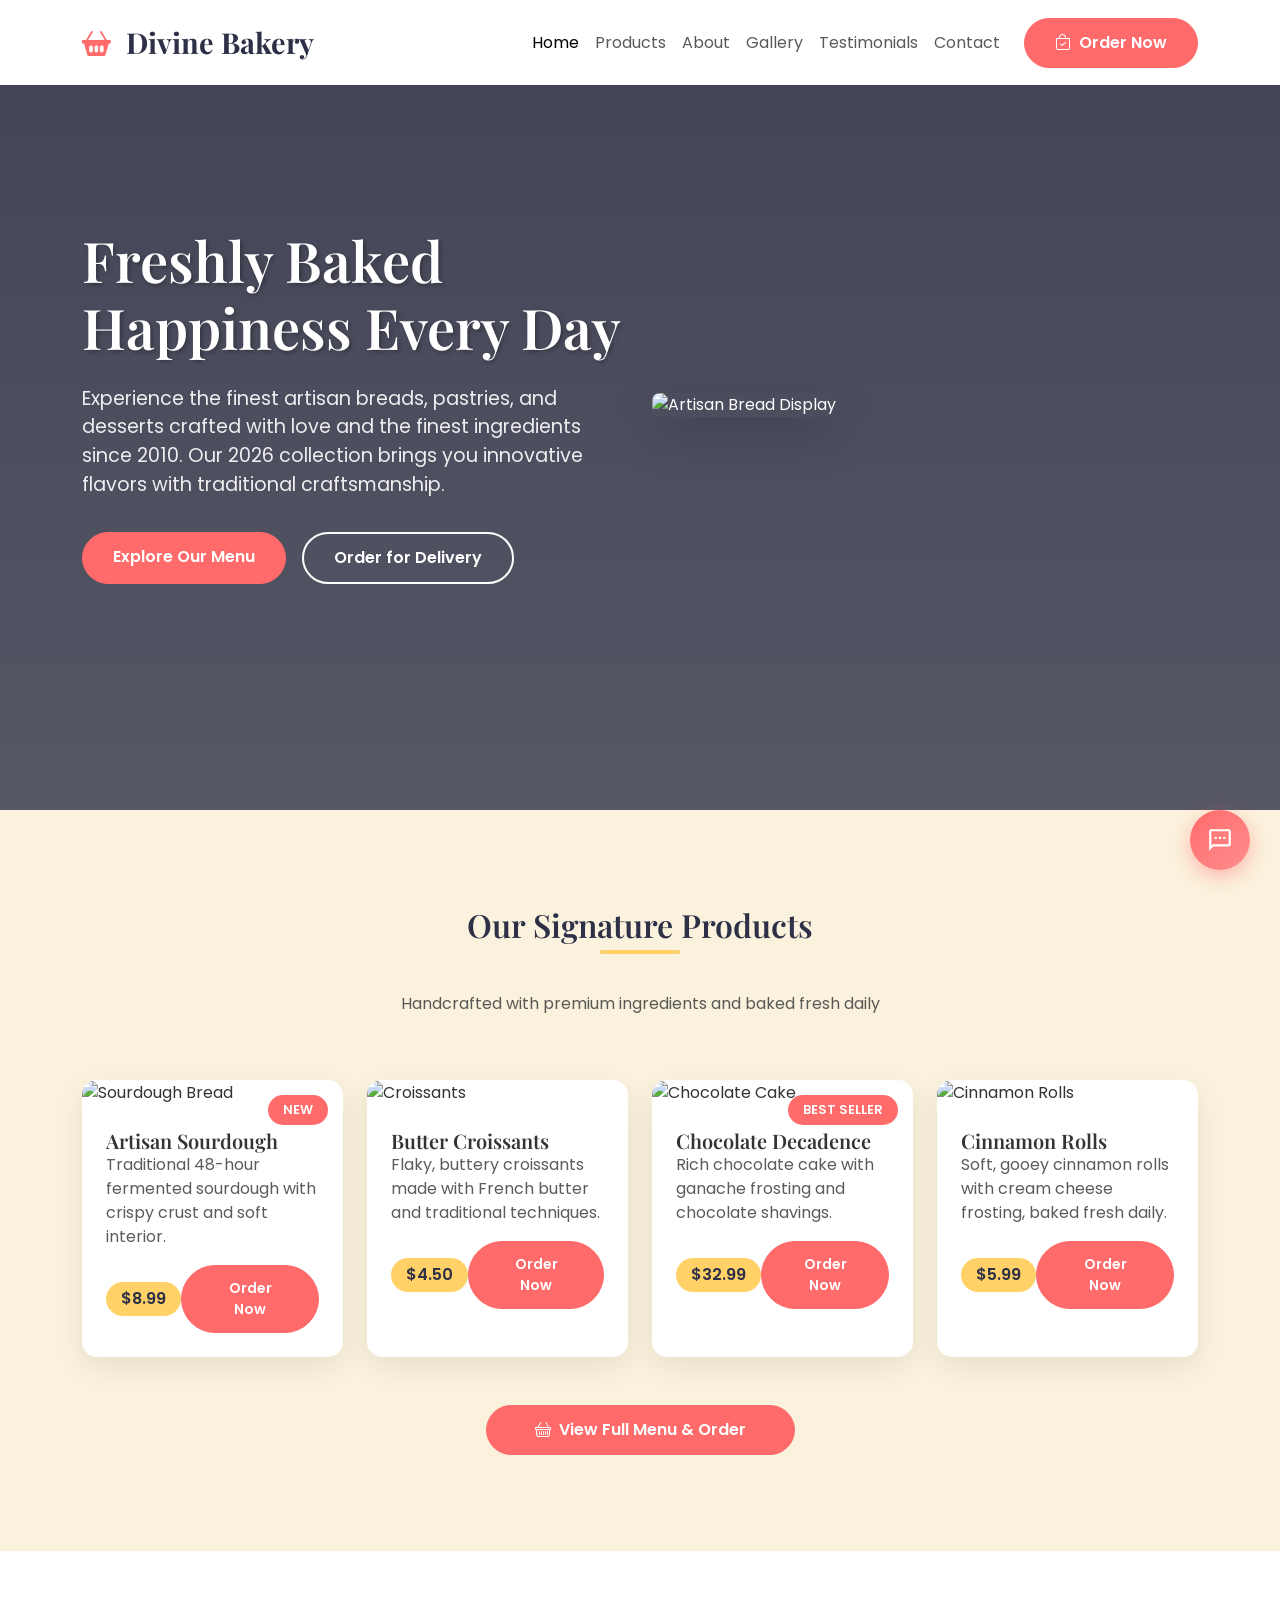
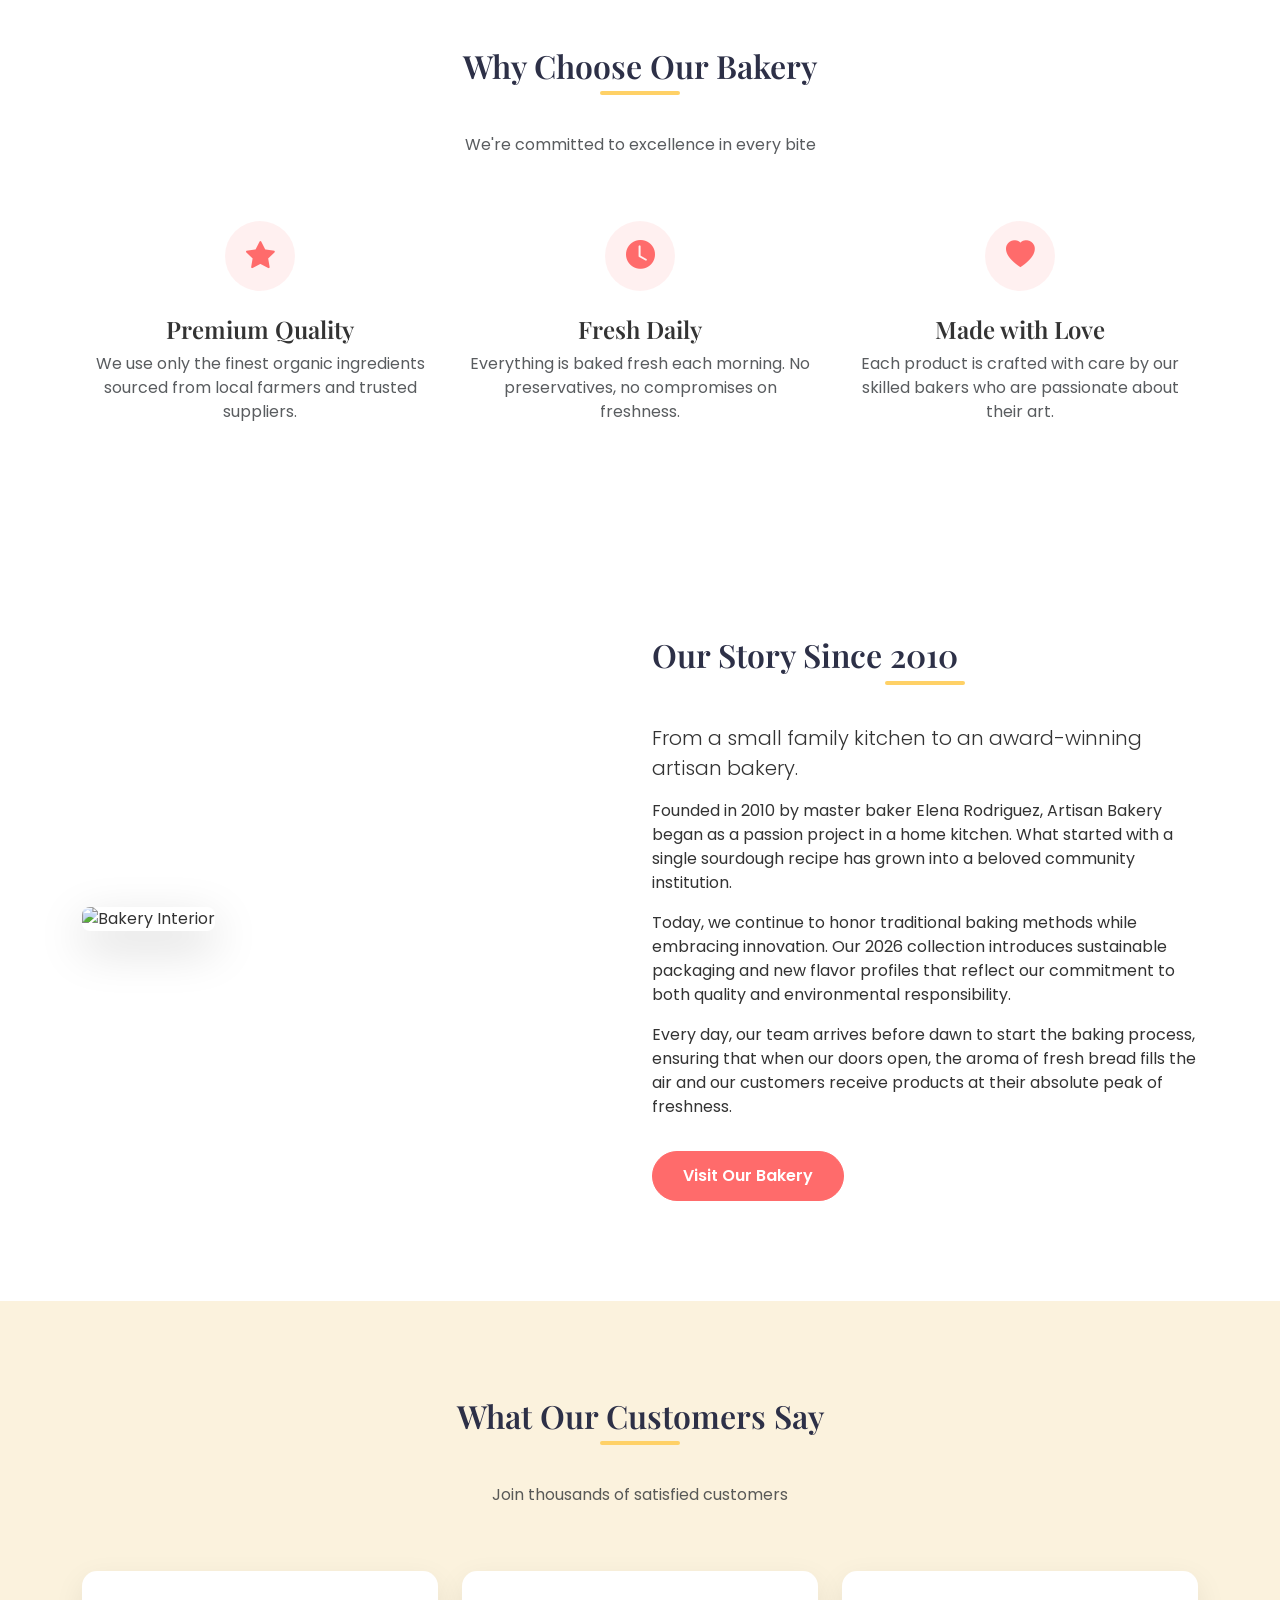
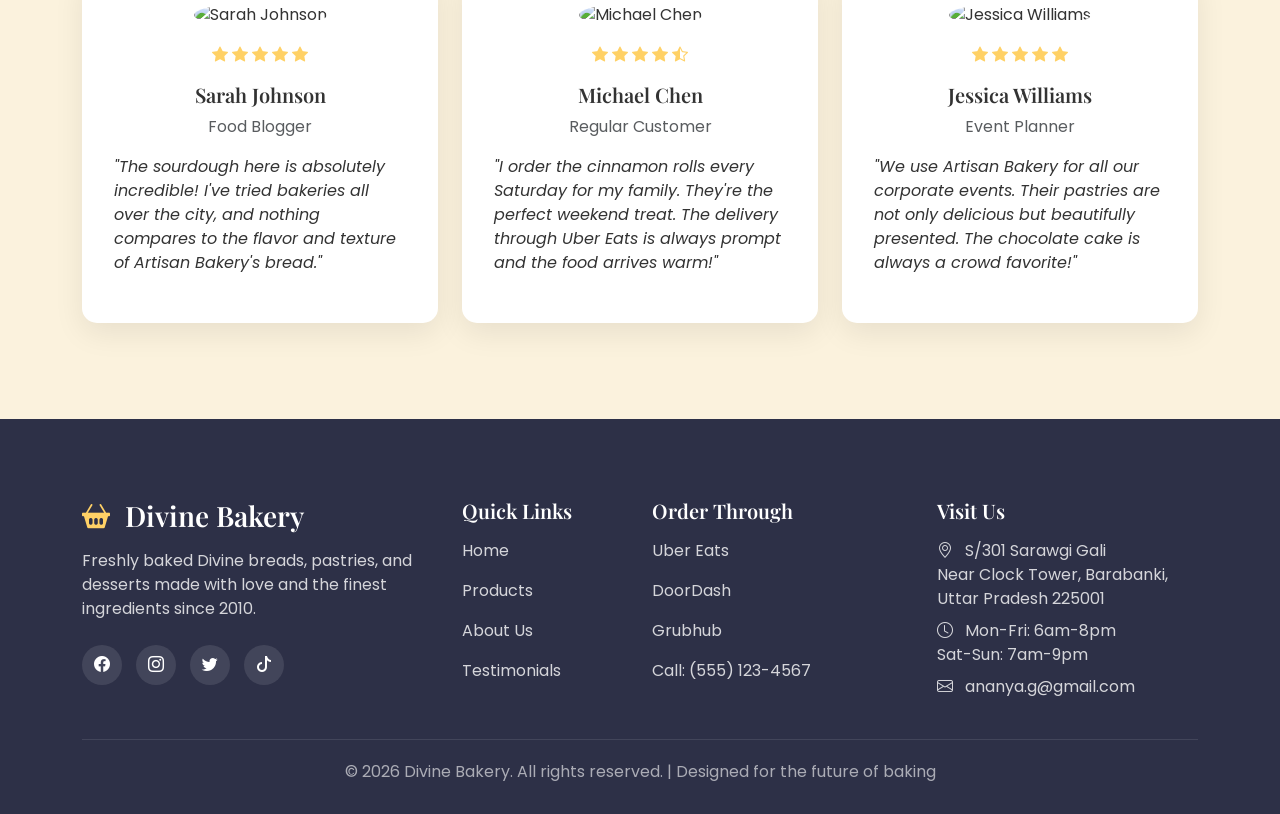
==== commit ed04f875: "bug fix" ====
--- a/index.html
+++ b/index.html
@@ -419,8 +419,8 @@
                     <div style="color: rgba(255,255,255,0.8);">
                         <p class="mb-2">
                             <i class="bi bi-geo-alt me-2"></i>
-                            123 Baker Street<br>
-                            San Francisco, CA 94107
+                            S/301 Sarawgi Gali<br>
+                            Near Clock Tower, Barabanki, Uttar Pradesh 225001
                         </p>
                         <p class="mb-2">
                             <i class="bi bi-clock me-2"></i>
@@ -429,7 +429,7 @@
                         </p>
                         <p class="mb-0">
                             <i class="bi bi-envelope me-2"></i>
-                            hello@artisanbakery.com
+                            ananya.g@gmail.com
                         </p>
                     </div>
                 </div>
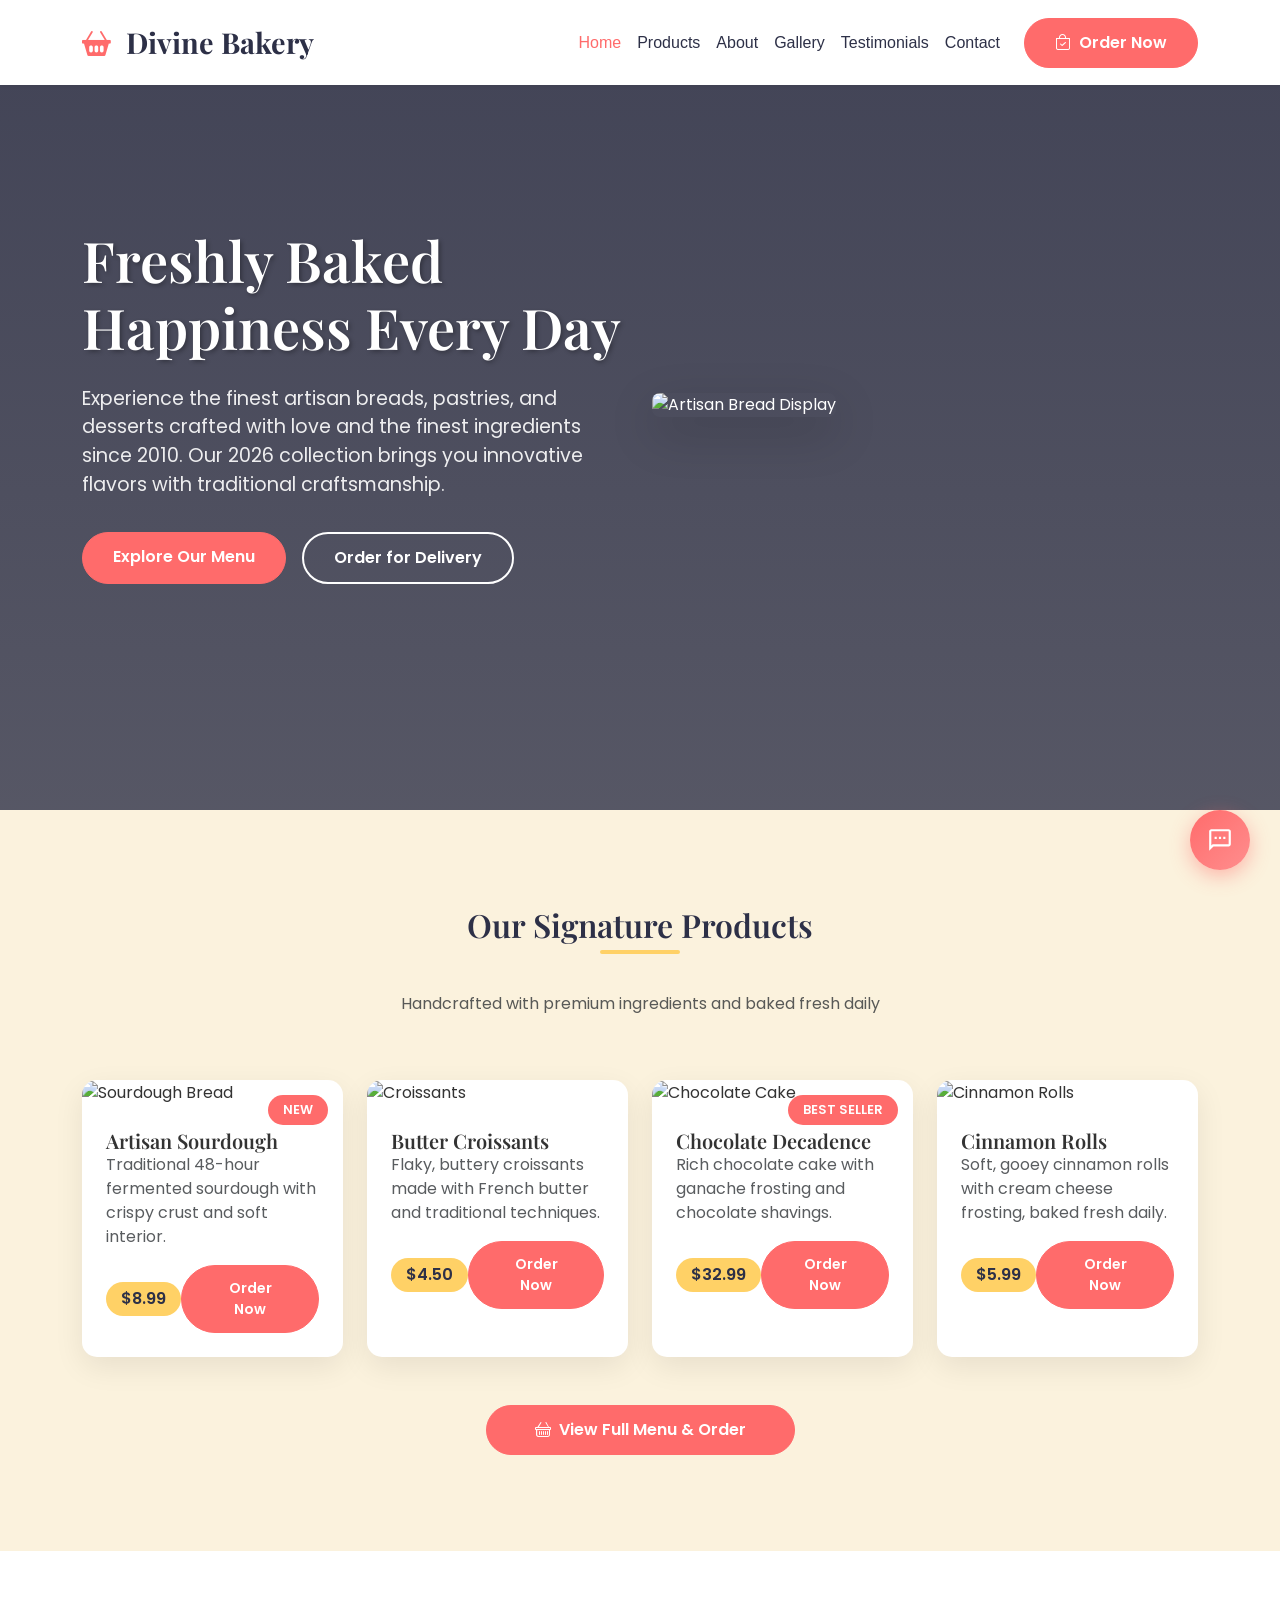
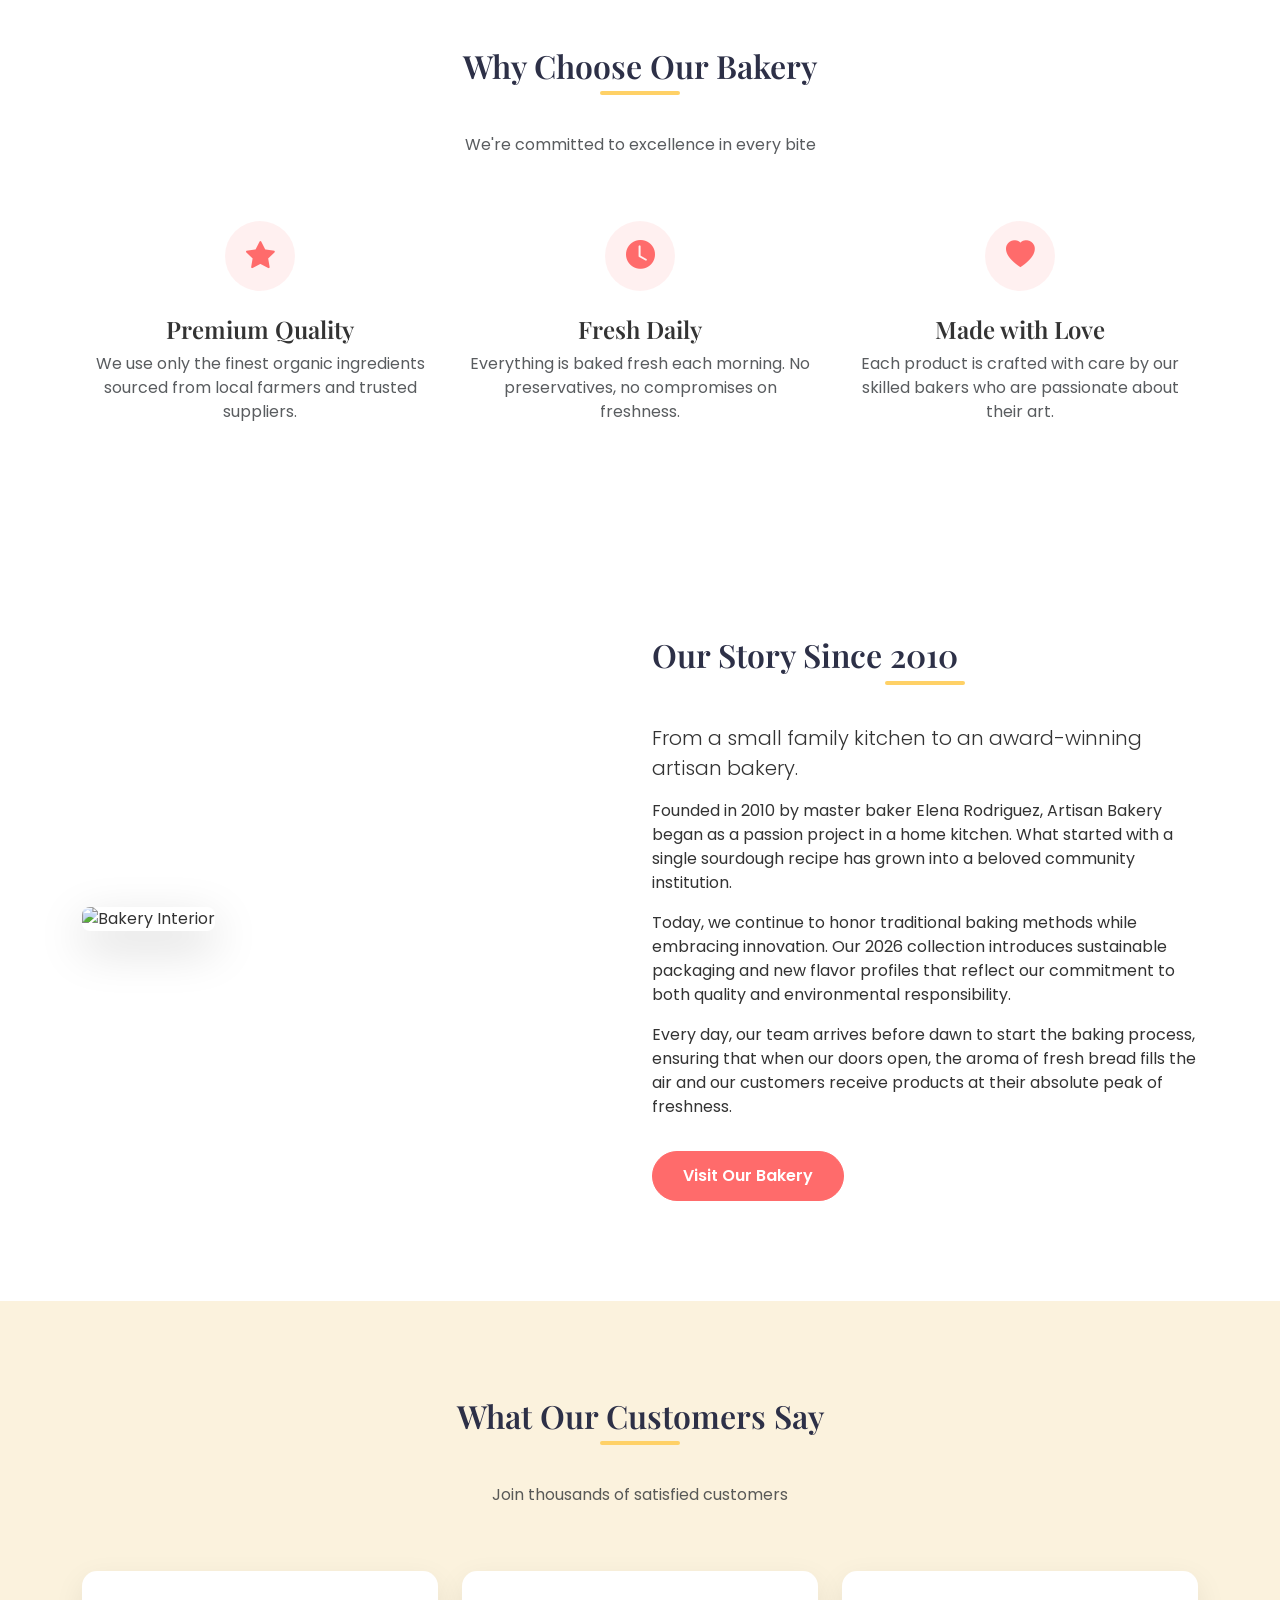
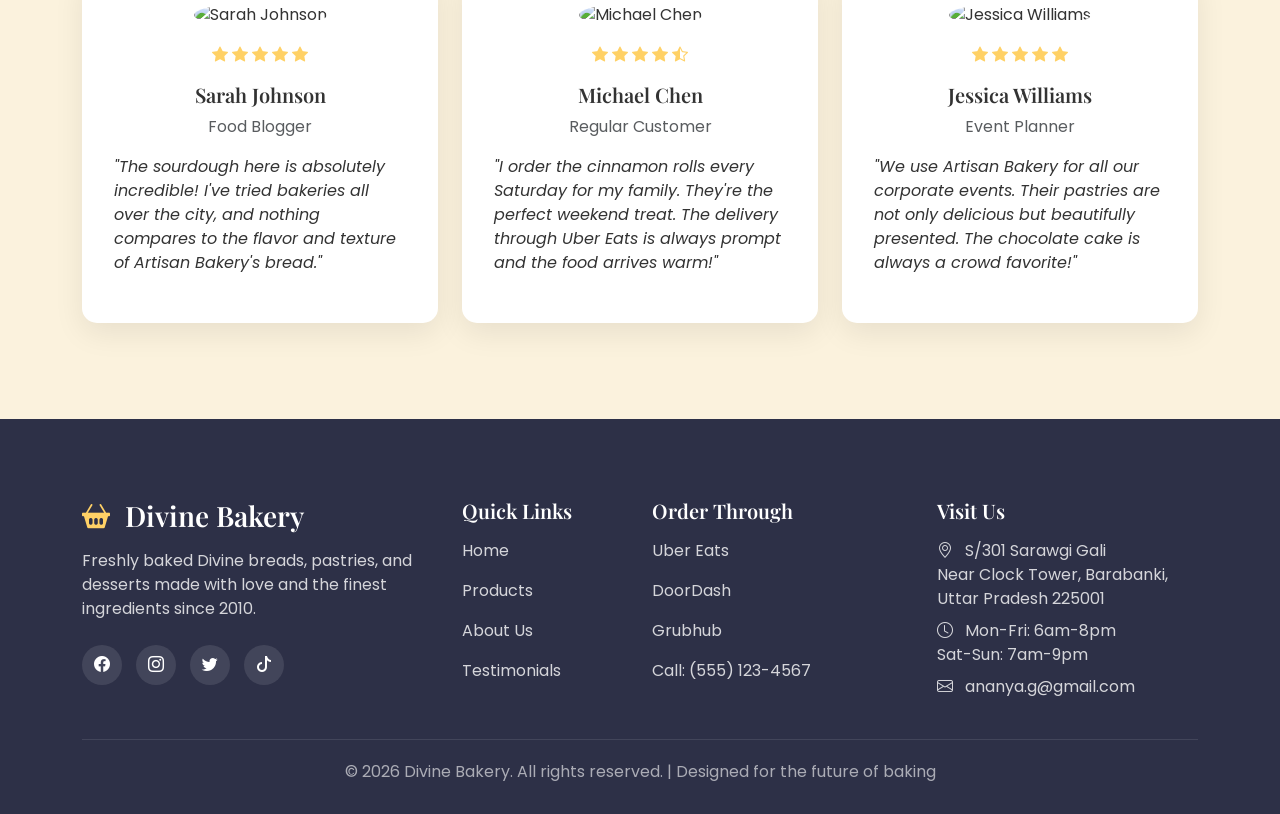
==== commit 844d82ae: "finishing touches" ====
--- a/index.html
+++ b/index.html
@@ -28,7 +28,7 @@
             <div class="collapse navbar-collapse" id="navbarNav">
                 <ul class="navbar-nav ms-auto">
                     <li class="nav-item">
-                        <a class="nav-link active" href="index.html">Home</a>
+                        <a class="nav-link" href="index.html">Home</a>
                     </li>
                     <li class="nav-item">
                         <a class="nav-link" href="products.html">Products</a>
@@ -300,49 +300,46 @@
 
     <!-- ===== FEEDBACK WIDGET — COPY THIS BLOCK ===== -->
   <div class="feedback-widget">
-
     <input type="checkbox" id="feedbackToggle" class="feedback-toggle-checkbox">
-
     <!-- Feedback Form Panel -->
     <div class="feedback-panel">
       <div class="feedback-card position-relative">
-
         <h1 class="feedback-title"><span>Send Feedback</span></h1>
-
-        <form action="https://formspree.io/f/xdawwaly" method="post">
+        <form action="https://formspree.io/f/xdawwaly" method="POST">
+
+          <!-- Hidden mood input -->
+          <input type="hidden" name="mood" id="moodInput" value="Not selected">
+
           <!-- Email input -->
           <div class="mb-2">
-            <input type="email" class="feedback-input" placeholder="Your email..." required>
+            <input type="email" name="email" class="feedback-input" placeholder="Your email..." required>
           </div>
+
           <!-- Textarea -->
           <div class="mb-2">
-            <textarea class="feedback-textarea" placeholder="Your feedback..."></textarea>
+            <textarea name="message" class="feedback-textarea" placeholder="Your feedback..."></textarea>
           </div>
 
           <!-- Bottom row: emojis + spacer + send -->
           <div class="row g-2 align-items-center">
-
             <!-- Happy emoji -->
             <div class="col-2">
-              <button type="button" class="feedback-emoji-btn" title="Happy">
+              <button type="button" class="feedback-emoji-btn" title="Happy" onclick="selectMood('Happy', this)">
                 <svg xmlns="http://www.w3.org/2000/svg" height="20px" viewBox="0 0 512 512">
                   <path d="M464 256A208 208 0 1 0 48 256a208 208 0 1 0 416 0zM0 256a256 256 0 1 1 512 0A256 256 0 1 1 0 256zm177.6 62.1C192.8 334.5 218.8 352 256 352s63.2-17.5 78.4-33.9c9-9.7 24.2-10.4 33.9-1.4s10.4 24.2 1.4 33.9c-22 23.8-60 49.4-113.6 49.4s-91.7-25.5-113.6-49.4c-9-9.7-8.4-24.9 1.4-33.9s24.9-8.4 33.9 1.4zM144.4 208a32 32 0 1 1 64 0 32 32 0 1 1 -64 0zm192-32a32 32 0 1 1 0 64 32 32 0 1 1 0-64z"></path>
                 </svg>
               </button>
             </div>
-
             <!-- Sad emoji -->
             <div class="col-2">
-              <button type="button" class="feedback-emoji-btn" title="Sad">
+              <button type="button" class="feedback-emoji-btn" title="Sad" onclick="selectMood('Sad', this)">
                 <svg xmlns="http://www.w3.org/2000/svg" height="20px" viewBox="0 0 512 512">
                   <path d="M464 256A208 208 0 1 0 48 256a208 208 0 1 0 416 0zM0 256a256 256 0 1 1 512 0A256 256 0 1 1 0 256zM174.6 384.1c-4.5 12.5-18.2 18.9-30.7 14.4s-18.9-18.2-14.4-30.7C146.9 319.4 198.9 288 256 288s109.1 31.4 126.6 79.9c4.5 12.5-2 26.2-14.4 30.7s-26.2-2-30.7-14.4C328.2 358.5 297.2 336 256 336s-72.2 22.5-81.4 48.1zM144.4 208a32 32 0 1 1 64 0 32 32 0 1 1 -64 0zm192-32a32 32 0 1 1 0 64 32 32 0 1 1 0-64z"></path>
                 </svg>
               </button>
             </div>
-
             <!-- Spacer -->
             <div class="col-4"></div>
-
             <!-- Send button -->
             <div class="col-4">
               <button type="submit" class="feedback-send-btn w-100">
@@ -352,27 +349,21 @@
                 </svg>
               </button>
             </div>
-
           </div>
         </form>
-
       </div>
     </div>
-
     <!-- Floating Toggle Button -->
     <label for="feedbackToggle" class="feedback-toggle-btn" title="Send Feedback">
-      <!-- Chat icon (shown when closed) -->
       <svg class="icon-chat" xmlns="http://www.w3.org/2000/svg" viewBox="0 0 24 24">
         <path d="M20 2H4c-1.1 0-2 .9-2 2v18l4-4h14c1.1 0 2-.9 2-2V4c0-1.1-.9-2-2-2zm0 14H5.17L4 17.17V4h16v12zM7 9h2v2H7zm4 0h2v2h-2zm4 0h2v2h-2z"/>
       </svg>
-      <!-- Close icon (shown when open) -->
       <svg class="icon-close" xmlns="http://www.w3.org/2000/svg" viewBox="0 0 24 24">
         <path d="M19 6.41L17.59 5 12 10.59 6.41 5 5 6.41 10.59 12 5 17.59 6.41 19 12 13.41 17.59 19 19 17.59 13.41 12z"/>
       </svg>
     </label>
-
   </div>
-  <!-- ===== END FEEDBACK WIDGET ===== -->
+<!-- ===== END FEEDBACK WIDGET ===== -->
 
     <!-- Footer -->
     <footer id="contact" class="footer">
--- a/index.css
+++ b/index.css
@@ -31,278 +31,302 @@
   color: var(--dark) !important;
 }
 
+.nav-link {
+  color: var(--dark) !important;
+  font-weight: 500;
+}
+
+.nav-link.active,
+.nav-link:hover {
+  color: var(--primary) !important;
+}
+
 /* ===== FEEDBACK WIDGET - COPY FROM HERE ===== */
 
-    .feedback-widget {
-      position: fixed;
-      bottom: 30px;
-      right: 30px;
-      z-index: 9999;
-    }
-
-    /* Hidden checkbox for toggle */
-    .feedback-toggle-checkbox {
-      display: none;
-    }
-
-    /* Floating trigger button */
-    .feedback-toggle-btn {
-      width: 60px;
-      height: 60px;
-      border-radius: 50%;
-      background: linear-gradient(135deg, var(--primary), #ff8e8e);
-      border: none;
-      cursor: pointer;
-      display: flex;
-      align-items: center;
-      justify-content: center;
-      box-shadow: 0 6px 20px rgba(255, 107, 107, 0.45);
-      transition: transform 0.3s ease, box-shadow 0.3s ease;
-      position: relative;
-      z-index: 2;
-      margin-left: auto;
-    }
-
-    .feedback-toggle-btn:hover {
-      transform: scale(1.1);
-      box-shadow: 0 8px 28px rgba(255, 107, 107, 0.55);
-    }
-
-    .feedback-toggle-btn svg {
-      fill: white;
-      width: 26px;
-      height: 26px;
-      transition: transform 0.3s ease;
-    }
-
-    /* The chat icon */
-    .icon-chat {
-      display: block;
-    }
-
-    .icon-close {
-      display: none;
-    }
-
-    /* Form panel */
-    .feedback-panel {
-      position: absolute;
-      bottom: 75px;
-      right: 0;
-      width: 340px;
-      opacity: 0;
-      visibility: hidden;
-      transform: translateY(20px) scale(0.95);
-      transition: opacity 0.35s ease, transform 0.35s ease, visibility 0.35s ease;
-      pointer-events: none;
-    }
-
-    /* When checkbox is checked */
-    .feedback-toggle-checkbox:checked ~ .feedback-panel {
-      opacity: 1;
-      visibility: visible;
-      transform: translateY(0) scale(1);
-      pointer-events: all;
-    }
-
-    .feedback-toggle-checkbox:checked ~ .feedback-toggle-btn .icon-chat {
-      display: none;
-    }
-
-    .feedback-toggle-checkbox:checked ~ .feedback-toggle-btn .icon-close {
-      display: block;
-    }
-
-    .feedback-toggle-checkbox:checked ~ .feedback-toggle-btn {
-      background: linear-gradient(135deg, var(--dark), #3d4063);
-      box-shadow: 0 6px 20px rgba(45, 48, 71, 0.4);
-    }
-
-    /* Card styling */
-    .feedback-card {
-      background: #ffffff;
-      border: 1px solid #e2e8f0;
-      border-radius: 16px;
-      padding: 12px;
-      box-shadow: 0 12px 40px rgba(45, 48, 71, 0.15);
-    }
-
-    .feedback-card .feedback-title {
-      font-size: 1.15rem;
-      font-weight: 700;
-      color: var(--dark);
-      text-align: center;
-      margin-bottom: 8px;
-      letter-spacing: 0.3px;
-    }
-
-    .feedback-card .feedback-title span {
-      background: linear-gradient(135deg, var(--primary), var(--secondary));
-      -webkit-background-clip: text;
-      -webkit-text-fill-color: transparent;
-      background-clip: text;
-    }
-
-    /* Textarea */
-    .feedback-textarea {
-      background-color: #f8f9fa;
-      color: var(--text);
-      height: 112px;
-      border: 1px solid #e2e8f0;
-      border-radius: 12px;
-      padding: 10px 12px;
-      resize: none;
-      outline: none;
-      width: 100%;
-      font-size: 0.875rem;
-      transition: border-color 0.3s ease, box-shadow 0.3s ease;
-    }
-
-    .feedback-textarea::placeholder {
-      color: #94a3b8;
-    }
-
-    .feedback-textarea:focus {
-      border-color: var(--secondary);
-      box-shadow: 0 0 0 3px rgba(78, 205, 196, 0.15);
-    }
-
-    /* Email input */
-    .feedback-input {
-      background-color: #f8f9fa;
-      color: var(--text);
-      border: 1px solid #e2e8f0;
-      border-radius: 12px;
-      padding: 10px 12px;
-      outline: none;
-      width: 100%;
-      font-size: 0.875rem;
-      transition: border-color 0.3s ease, box-shadow 0.3s ease;
-    }
-
-    .feedback-input::placeholder {
-      color: #94a3b8;
-    }
-
-    .feedback-input:focus {
-      border-color: var(--secondary);
-      box-shadow: 0 0 0 3px rgba(78, 205, 196, 0.15);
-    }
-
-    /* Emoji / reaction buttons */
-    .feedback-emoji-btn {
-      background-color: #f8f9fa;
-      border: 1px solid #e2e8f0;
-      border-radius: 12px;
-      padding: 8px;
-      display: flex;
-      align-items: center;
-      justify-content: center;
-      cursor: pointer;
-      transition: border-color 0.3s ease, background-color 0.3s ease;
-      width: 100%;
-    }
-
-    .feedback-emoji-btn svg {
-      fill: #64748b;
-      transition: fill 0.3s ease;
-    }
-
-    .feedback-emoji-btn:hover {
-      border-color: var(--secondary);
-      background-color: rgba(78, 205, 196, 0.08);
-    }
-
-    .feedback-emoji-btn:hover svg {
-      fill: var(--secondary);
-    }
-
-    .feedback-emoji-btn:focus {
-      background-color: var(--secondary);
-      border-color: var(--secondary);
-      box-shadow: 0 0 0 3px rgba(78, 205, 196, 0.2);
-    }
-
-    .feedback-emoji-btn:focus svg {
-      fill: #ffffff;
-    }
-
-    /* Send button */
-    .feedback-send-btn {
-      background-color: #f8f9fa;
-      border: 1px solid #e2e8f0;
-      border-radius: 12px;
-      padding: 8px 16px;
-      display: flex;
-      align-items: center;
-      justify-content: center;
-      cursor: pointer;
-      transition: border-color 0.3s ease, background-color 0.3s ease, box-shadow 0.3s ease;
-    }
-
-    .feedback-send-btn svg {
-      stroke: var(--primary);
-      transition: stroke 0.3s ease;
-    }
-
-    .feedback-send-btn:hover {
-      background: linear-gradient(135deg, var(--primary), #ff8e8e);
-      border-color: var(--primary);
-      box-shadow: 0 4px 14px rgba(255, 107, 107, 0.3);
-    }
-
-    .feedback-send-btn:hover svg {
-      stroke: #ffffff;
-    }
-
-    .feedback-send-btn:focus {
-      background: linear-gradient(135deg, var(--primary), #ff8e8e);
-      border-color: var(--primary);
-      box-shadow: 0 0 0 3px rgba(255, 107, 107, 0.2);
-    }
-
-    .feedback-send-btn:focus svg {
-      stroke: #ffffff;
-    }
-
-    /* Decorative dot on the card */
-    .feedback-card::before {
-      content: '';
-      position: absolute;
-      top: -5px;
-      right: 28px;
-      width: 10px;
-      height: 10px;
-      background: #ffffff;
-      border-left: 1px solid #e2e8f0;
-      border-top: 1px solid #e2e8f0;
-      transform: rotate(45deg);
-    }
-
-    /* ===== END FEEDBACK WIDGET ===== */
-
-    /* Demo page content */
-    .demo-content {
-      display: flex;
-      align-items: center;
-      justify-content: center;
-      min-height: 100vh;
-      padding: 2rem;
-    }
-
-    .demo-content h1 {
-      color: var(--dark);
-      font-weight: 700;
-    }
-
-    .demo-content p {
-      color: #64748b;
-    }
-
-    .demo-arrow {
-      color: var(--primary);
-      font-weight: 600;
-    }
+.feedback-widget {
+  position: fixed;
+  bottom: 30px;
+  right: 30px;
+  z-index: 9999;
+}
+
+/* Hidden checkbox for toggle */
+.feedback-toggle-checkbox {
+  display: none;
+}
+
+/* Floating trigger button */
+.feedback-toggle-btn {
+  width: 60px;
+  height: 60px;
+  border-radius: 50%;
+  background: linear-gradient(135deg, var(--primary), #ff8e8e);
+  border: none;
+  cursor: pointer;
+  display: flex;
+  align-items: center;
+  justify-content: center;
+  box-shadow: 0 6px 20px rgba(255, 107, 107, 0.45);
+  transition:
+    transform 0.3s ease,
+    box-shadow 0.3s ease;
+  position: relative;
+  z-index: 2;
+  margin-left: auto;
+}
+
+.feedback-toggle-btn:hover {
+  transform: scale(1.1);
+  box-shadow: 0 8px 28px rgba(255, 107, 107, 0.55);
+}
+
+.feedback-toggle-btn svg {
+  fill: white;
+  width: 26px;
+  height: 26px;
+  transition: transform 0.3s ease;
+}
+
+/* The chat icon */
+.icon-chat {
+  display: block;
+}
+
+.icon-close {
+  display: none;
+}
+
+/* Form panel */
+.feedback-panel {
+  position: absolute;
+  bottom: 75px;
+  right: 0;
+  width: 340px;
+  opacity: 0;
+  visibility: hidden;
+  transform: translateY(20px) scale(0.95);
+  transition:
+    opacity 0.35s ease,
+    transform 0.35s ease,
+    visibility 0.35s ease;
+  pointer-events: none;
+}
+
+/* When checkbox is checked */
+.feedback-toggle-checkbox:checked ~ .feedback-panel {
+  opacity: 1;
+  visibility: visible;
+  transform: translateY(0) scale(1);
+  pointer-events: all;
+}
+
+.feedback-toggle-checkbox:checked ~ .feedback-toggle-btn .icon-chat {
+  display: none;
+}
+
+.feedback-toggle-checkbox:checked ~ .feedback-toggle-btn .icon-close {
+  display: block;
+}
+
+.feedback-toggle-checkbox:checked ~ .feedback-toggle-btn {
+  background: linear-gradient(135deg, var(--dark), #3d4063);
+  box-shadow: 0 6px 20px rgba(45, 48, 71, 0.4);
+}
+
+/* Card styling */
+.feedback-card {
+  background: #ffffff;
+  border: 1px solid #e2e8f0;
+  border-radius: 16px;
+  padding: 12px;
+  box-shadow: 0 12px 40px rgba(45, 48, 71, 0.15);
+}
+
+.feedback-card .feedback-title {
+  font-size: 1.15rem;
+  font-weight: 700;
+  color: var(--dark);
+  text-align: center;
+  margin-bottom: 8px;
+  letter-spacing: 0.3px;
+}
+
+.feedback-card .feedback-title span {
+  background: linear-gradient(135deg, var(--primary), var(--secondary));
+  -webkit-background-clip: text;
+  -webkit-text-fill-color: transparent;
+  background-clip: text;
+}
+
+/* Textarea */
+.feedback-textarea {
+  background-color: #f8f9fa;
+  color: var(--text);
+  height: 112px;
+  border: 1px solid #e2e8f0;
+  border-radius: 12px;
+  padding: 10px 12px;
+  resize: none;
+  outline: none;
+  width: 100%;
+  font-size: 0.875rem;
+  transition:
+    border-color 0.3s ease,
+    box-shadow 0.3s ease;
+}
+
+.feedback-textarea::placeholder {
+  color: #94a3b8;
+}
+
+.feedback-textarea:focus {
+  border-color: var(--secondary);
+  box-shadow: 0 0 0 3px rgba(78, 205, 196, 0.15);
+}
+
+/* Email input */
+.feedback-input {
+  background-color: #f8f9fa;
+  color: var(--text);
+  border: 1px solid #e2e8f0;
+  border-radius: 12px;
+  padding: 10px 12px;
+  outline: none;
+  width: 100%;
+  font-size: 0.875rem;
+  transition:
+    border-color 0.3s ease,
+    box-shadow 0.3s ease;
+}
+
+.feedback-input::placeholder {
+  color: #94a3b8;
+}
+
+.feedback-input:focus {
+  border-color: var(--secondary);
+  box-shadow: 0 0 0 3px rgba(78, 205, 196, 0.15);
+}
+
+/* Emoji / reaction buttons */
+.feedback-emoji-btn {
+  background-color: #f8f9fa;
+  border: 1px solid #e2e8f0;
+  border-radius: 12px;
+  padding: 8px;
+  display: flex;
+  align-items: center;
+  justify-content: center;
+  cursor: pointer;
+  transition:
+    border-color 0.3s ease,
+    background-color 0.3s ease;
+  width: 100%;
+}
+
+.feedback-emoji-btn svg {
+  fill: #64748b;
+  transition: fill 0.3s ease;
+}
+
+.feedback-emoji-btn:hover {
+  border-color: var(--secondary);
+  background-color: rgba(78, 205, 196, 0.08);
+}
+
+.feedback-emoji-btn:hover svg {
+  fill: var(--secondary);
+}
+
+.feedback-emoji-btn:focus {
+  background-color: var(--secondary);
+  border-color: var(--secondary);
+  box-shadow: 0 0 0 3px rgba(78, 205, 196, 0.2);
+}
+
+.feedback-emoji-btn:focus svg {
+  fill: #ffffff;
+}
+
+/* Send button */
+.feedback-send-btn {
+  background-color: #f8f9fa;
+  border: 1px solid #e2e8f0;
+  border-radius: 12px;
+  padding: 8px 16px;
+  display: flex;
+  align-items: center;
+  justify-content: center;
+  cursor: pointer;
+  transition:
+    border-color 0.3s ease,
+    background-color 0.3s ease,
+    box-shadow 0.3s ease;
+}
+
+.feedback-send-btn svg {
+  stroke: var(--primary);
+  transition: stroke 0.3s ease;
+}
+
+.feedback-send-btn:hover {
+  background: linear-gradient(135deg, var(--primary), #ff8e8e);
+  border-color: var(--primary);
+  box-shadow: 0 4px 14px rgba(255, 107, 107, 0.3);
+}
+
+.feedback-send-btn:hover svg {
+  stroke: #ffffff;
+}
+
+.feedback-send-btn:focus {
+  background: linear-gradient(135deg, var(--primary), #ff8e8e);
+  border-color: var(--primary);
+  box-shadow: 0 0 0 3px rgba(255, 107, 107, 0.2);
+}
+
+.feedback-send-btn:focus svg {
+  stroke: #ffffff;
+}
+
+/* Decorative dot on the card */
+.feedback-card::before {
+  content: "";
+  position: absolute;
+  top: -5px;
+  right: 28px;
+  width: 10px;
+  height: 10px;
+  background: #ffffff;
+  border-left: 1px solid #e2e8f0;
+  border-top: 1px solid #e2e8f0;
+  transform: rotate(45deg);
+}
+
+/* ===== END FEEDBACK WIDGET ===== */
+
+/* Demo page content */
+.demo-content {
+  display: flex;
+  align-items: center;
+  justify-content: center;
+  min-height: 100vh;
+  padding: 2rem;
+}
+
+.demo-content h1 {
+  color: var(--dark);
+  font-weight: 700;
+}
+
+.demo-content p {
+  color: #64748b;
+}
+
+.demo-arrow {
+  color: var(--primary);
+  font-weight: 600;
+}
 
 .hero-section {
   background:
